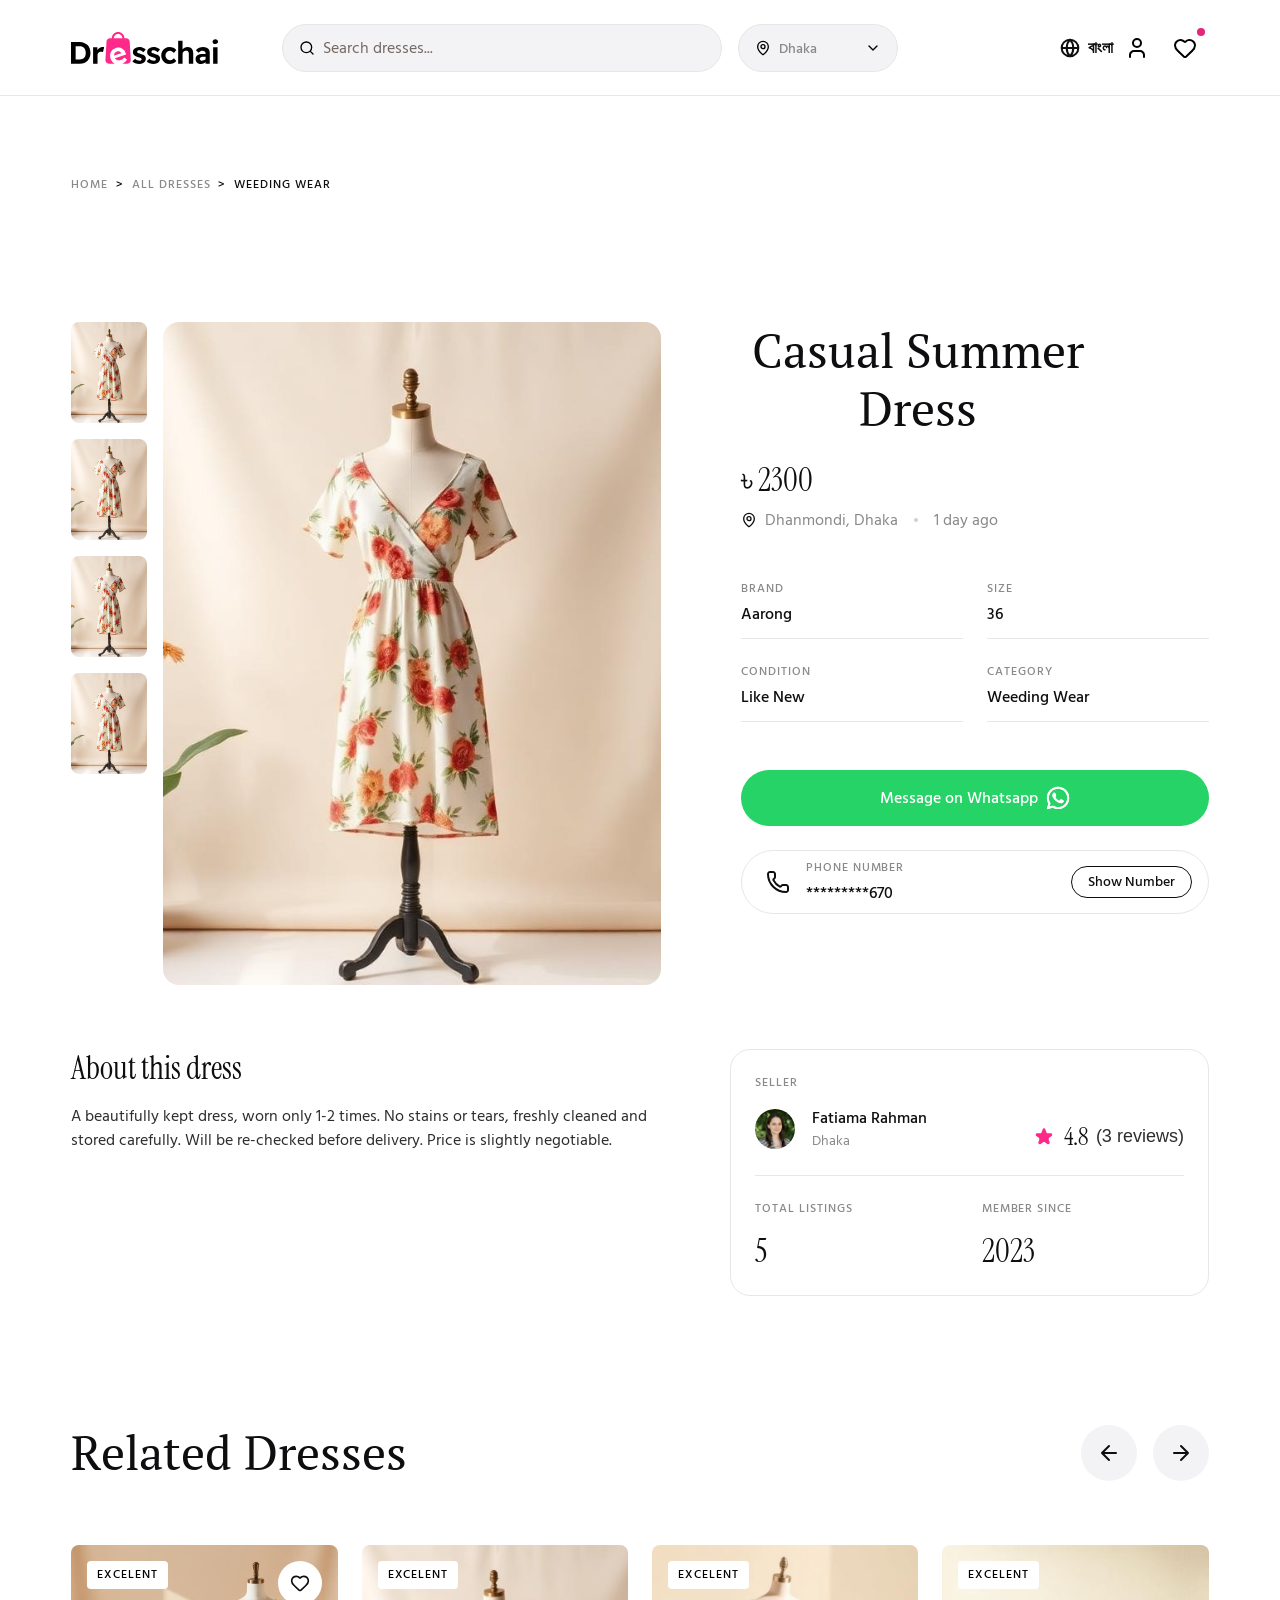
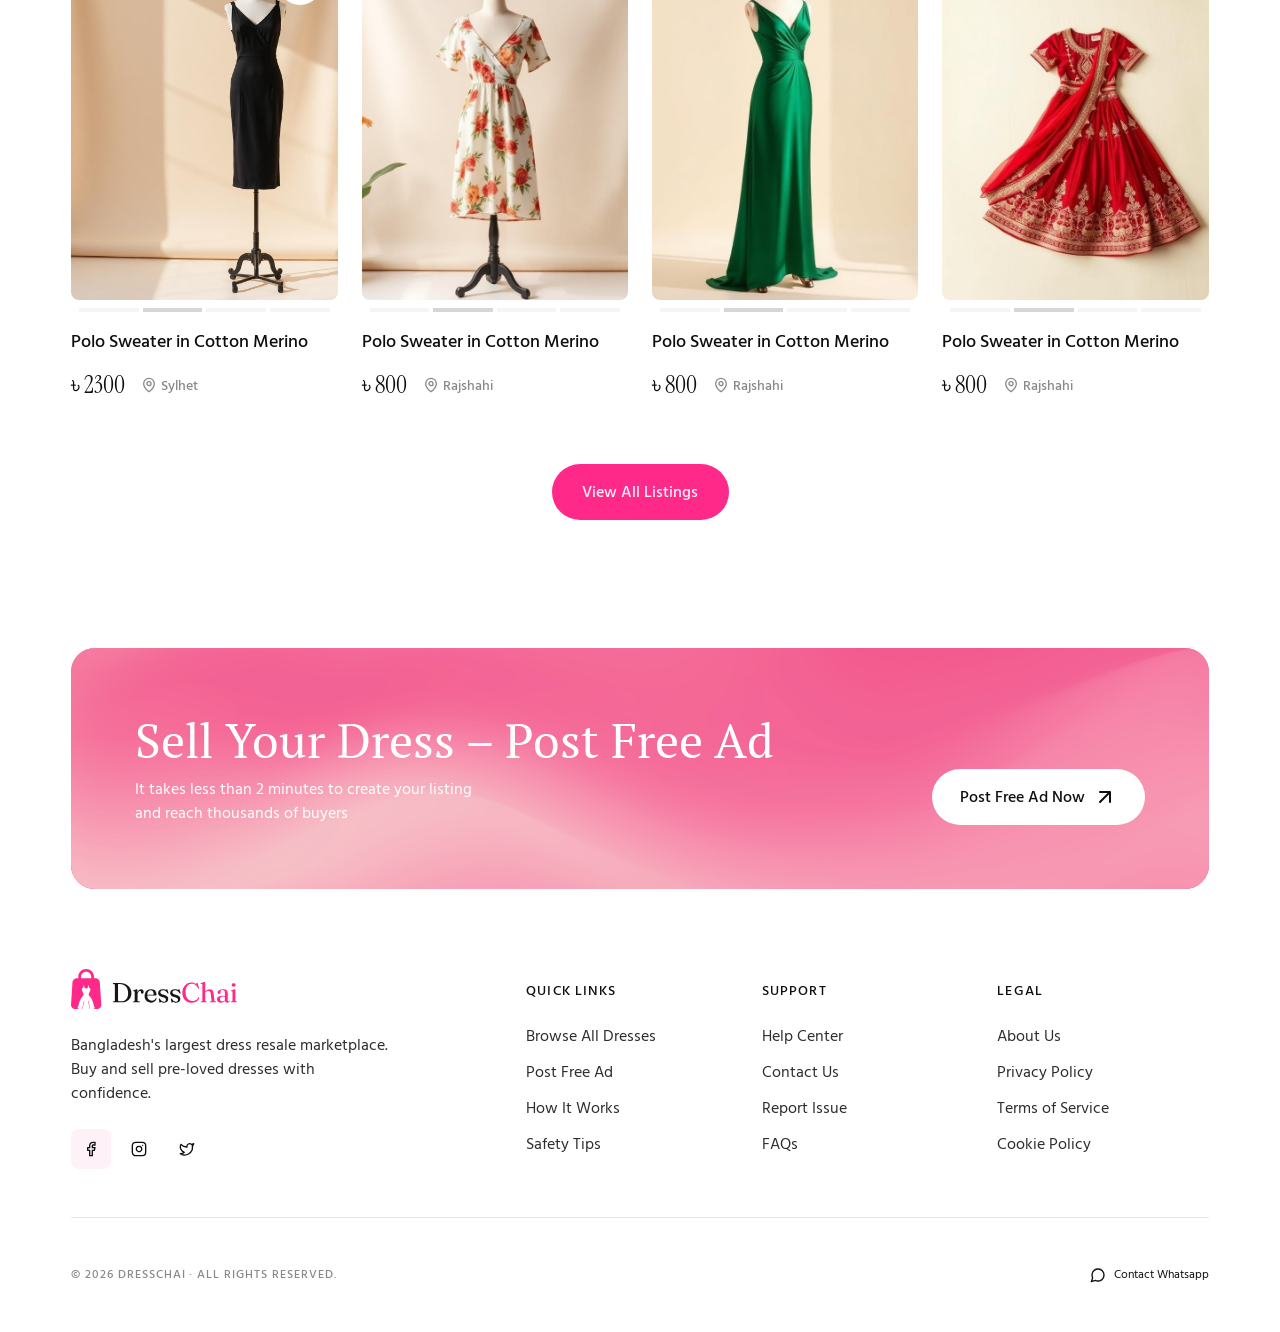
==== details.html @ bfe9a3b1 "Add listing and details pages" ====
<!DOCTYPE html>
<html lang="bn">
<head>
<meta charset="utf-8">
<meta name="viewport" content="width=device-width, initial-scale=1">
<title>Casual Summer Dress — DressChai</title>
<link rel="preconnect" href="https://fonts.googleapis.com">
<link rel="preconnect" href="https://fonts.gstatic.com" crossorigin>
<link href="https://fonts.googleapis.com/css2?family=Baloo+Da+2:wght@700&family=Hind+Siliguri:wght@400;600;700&family=Instrument+Serif&family=PT+Serif&family=Urbanist:wght@600&display=swap" rel="stylesheet">
<link href="https://api.fontshare.com/v2/css?f[]=general-sans@400,500&display=swap" rel="stylesheet">
<link rel="stylesheet" href="style.css">
<link rel="stylesheet" href="pages.css">
</head>
<body>
<header class="top">
  <div class="nav">
    <div class="nav-l">
      <a class="ibtn mob-only" href="#" aria-label="Menu"><img src="assets/m-menu.svg" alt=""></a>
      <a class="logo" href="/"><picture><source media="(max-width:899px)" srcset="assets/logo-m.svg"><img src="assets/logo.svg" alt="DressChai"></picture></a>
      <div class="nav-search">
        <label class="pill search"><img src="assets/search-sm.svg" alt=""><span>Search dresses...</span></label>
        <div class="pill loc"><div class="in"><img src="assets/map-pin-sm.svg" alt=""><span>Dhaka</span></div><img src="assets/chevron-down.svg" alt=""></div>
      </div>
    </div>
    <div class="nav-r">
      <a class="lang" href="#"><img src="assets/globe.svg" alt="">বাংলা</a>
      <a class="ibtn mob-only" href="#" aria-label="Search"><img src="assets/m-search.svg" alt=""></a>
      <a class="ibtn" href="#" aria-label="Account"><picture><source media="(max-width:899px)" srcset="assets/m-user.svg"><img src="assets/user.svg" alt=""></picture></a>
      <a class="ibtn" href="#" aria-label="Saved"><picture><source media="(max-width:899px)" srcset="assets/m-heart.svg"><img src="assets/heart-nav.svg" alt=""></picture><span class="dot"></span></a>
    </div>
  </div>
</header>
<section class="dcrumb"><div class="pw"><nav class="crumbs"><a class="mute" href="/">Home</a><span>&gt;</span><a class="mute" href="listing.html">All dresses</a><span>&gt;</span><a href="listing.html">Weeding Wear</a></nav></div></section>
<main class="dmain"><div class="pw">
  <div class="dtop">
    <div class="gallery"><div class="gmain"><img id="gimg" src="assets/lst-2.png" alt="Casual Summer Dress"></div><div class="gthumbs"><button class="gth" type="button" aria-label="Photo"><img src="assets/lst-2.png" alt=""></button><button class="gth" type="button" aria-label="Photo"><img src="assets/lst-2.png" alt=""></button><button class="gth" type="button" aria-label="Photo"><img src="assets/lst-2.png" alt=""></button><button class="gth" type="button" aria-label="Photo"><img src="assets/lst-2.png" alt=""></button></div></div>
    <div class="dinfo">
      <div class="dtitle"><h1>Casual Summer Dress</h1>
        <div class="pgroup"><div class="dprice">৳ 2300</div><div class="dloc"><span class="p"><img src="assets/pin-gray.svg" alt="">Dhanmondi, Dhaka</span><span class="sepdot"></span><span>1 day ago</span></div></div>
      </div>
      <div class="specs"><div class="field"><span class="k">Brand</span><span class="v">Aarong</span></div><div class="field"><span class="k">Size</span><span class="v">36</span></div><div class="field"><span class="k">Condition</span><span class="v">Like New</span></div><div class="field"><span class="k">Category</span><span class="v">Weeding Wear</span></div></div>
      <div class="contact">
        <a class="btn btn-wa" href="#"><span>Message on Whatsapp</span><img src="assets/whatsapp-w.svg" alt=""></a>
        <div class="phone"><div class="l"><img src="assets/phone.svg" alt=""><div class="t"><span class="k">Phone Number</span><span class="v">*********670</span></div></div><button class="btn-sm" type="button">Show Number</button></div>
      </div>
    </div>
  </div>
  <div class="dbottom">
    <div class="about"><h2>About this dress</h2><p>A beautifully kept dress, worn only 1-2 times. No stains or tears, freshly cleaned and stored carefully. Will be re-checked before delivery. Price is slightly negotiable.</p></div>
    <div class="seller">
      <div class="srow2"><div class="sblock"><span class="k">Seller</span><div class="who"><img class="av40" src="assets/avatar-1.png" alt=""><div><b>Fatiama Rahman</b><small>Dhaka</small></div></div></div>
        <div class="rate"><img src="assets/star.svg" alt=""><span class="n">4.8</span><span class="c">(3 reviews)</span></div></div>
      <div class="sline"></div>
      <div class="stats"><div class="stat"><span class="k">Total Listings</span><span class="v">5</span></div><div class="stat"><span class="k">Member Since</span><span class="v">2023</span></div></div>
    </div>
  </div>
</div></main>
<section class="rel"><div class="pw">
  <div class="relhead"><h2>Related Dresses</h2><div class="arrows2"><button class="arr2" type="button" aria-label="Previous"><img src="assets/arrow-left.svg" alt=""></button><button class="arr2" type="button" aria-label="Next"><img src="assets/arrow-right.svg" alt=""></button></div></div>
  <div class="relgrid"><article class="pcard hh" data-href="details.html"><div class="pt"><div class="pthumb"><img class="pimg" src="assets/lst-4.png" alt="Pre-loved dress" loading="lazy"><button class="heart" aria-label="Save"><picture><source media="(max-width:899px)" srcset="assets/heart-card-m.svg"><img src="assets/heart-card.svg" alt=""></picture></button><span class="badge">Excelent</span></div><div class="dots"><i></i><i class="on"></i><i></i><i></i></div></div><div class="info"><h3>Polo Sweater in Cotton Merino</h3><div class="meta"><span class="price">৳ 2300</span><span class="loc"><picture><source media="(max-width:899px)" srcset="assets/pin-card-m.svg"><img src="assets/pin-card.svg" alt=""></picture>Sylhet</span></div></div></article><article class="pcard" data-href="details.html"><div class="pt"><div class="pthumb"><img class="pimg" src="assets/lst-2.png" alt="Pre-loved dress" loading="lazy"><span class="badge">Excelent</span></div><div class="dots"><i></i><i class="on"></i><i></i><i></i></div></div><div class="info"><h3>Polo Sweater in Cotton Merino</h3><div class="meta"><span class="price">৳ 800</span><span class="loc"><picture><source media="(max-width:899px)" srcset="assets/pin-card-m.svg"><img src="assets/pin-card.svg" alt=""></picture>Rajshahi</span></div></div></article><article class="pcard" data-href="details.html"><div class="pt"><div class="pthumb"><img class="pimg" src="assets/lst-5.png" alt="Pre-loved dress" loading="lazy"><span class="badge">Excelent</span></div><div class="dots"><i></i><i class="on"></i><i></i><i></i></div></div><div class="info"><h3>Polo Sweater in Cotton Merino</h3><div class="meta"><span class="price">৳ 800</span><span class="loc"><picture><source media="(max-width:899px)" srcset="assets/pin-card-m.svg"><img src="assets/pin-card.svg" alt=""></picture>Rajshahi</span></div></div></article><article class="pcard hm" data-href="details.html"><div class="pt"><div class="pthumb"><img class="pimg" src="assets/lst-6.png" alt="Pre-loved dress" loading="lazy"><span class="badge">Excelent</span></div><div class="dots"><i></i><i class="on"></i><i></i><i></i></div></div><div class="info"><h3>Polo Sweater in Cotton Merino</h3><div class="meta"><span class="price">৳ 800</span><span class="loc"><picture><source media="(max-width:899px)" srcset="assets/pin-card-m.svg"><img src="assets/pin-card.svg" alt=""></picture>Rajshahi</span></div></div></article></div>
  <a class="btn btn-primary relbtn" href="listing.html">View All Listings</a>
</div></section>
<section class="csec"><div class="pw"><div class="cta2"><img src="assets/cta-bg-d.png" alt=""><div class="cta2-in"><div class="tx"><h2>Sell Your Dress – Post Free Ad</h2><p>It takes less than 2 minutes to create your listing and reach thousands of buyers</p></div><a class="btn" href="#"><span>Post Free Ad Now</span><img src="assets/arrow-up-right.svg" alt=""></a></div></div></div></section>
<footer class="foot">
 <div class="wrapf">
  <div class="ftop">
   <div class="fbrand">
    <img class="fl" src="assets/logo-footer.svg" alt="DressChai">
    <p>Bangladesh's largest dress resale marketplace. Buy and sell pre-loved dresses with confidence.</p>
    <div class="social"><a href="#" aria-label="Facebook"><img src="assets/social-1.svg" alt=""></a><a href="#" aria-label="Instagram"><img src="assets/social-2.svg" alt=""></a><a href="#" aria-label="YouTube"><img src="assets/social-3.svg" alt=""></a></div>
   </div>
   <div class="fcols">
    <div class="fcol"><h4>Quick Links</h4><ul><li><a href="#">Browse All Dresses</a></li><li><a href="#">Post Free Ad</a></li><li><a href="#">How It Works</a></li><li><a href="#">Safety Tips</a></li></ul></div>
    <div class="fcol"><h4>Support</h4><ul><li><a href="#">Help Center</a></li><li><a href="#">Contact Us</a></li><li><a href="#">Report Issue</a></li><li><a href="#">FAQs</a></li></ul></div>
    <div class="fcol"><h4>Legal</h4><ul><li><a href="#">About Us</a></li><li><a href="#">Privacy Policy</a></li><li><a href="#">Terms of Service</a></li><li><a href="#">Cookie Policy</a></li></ul></div>
   </div>
  </div>
  <div class="fline"></div>
  <div class="fbot"><p class="copy">© 2026 DressChai · All rights reserved.</p><a class="wa" href="#"><img src="assets/whatsapp.svg" alt="">Contact Whatsapp</a></div>
 </div>
</footer>
<script>
(function(){
  [].forEach.call(document.querySelectorAll('.pcard'),function(c){c.addEventListener('click',function(e){if(e.target.closest('.heart'))return;location.href=c.getAttribute('data-href')||'details.html';});});
  [].forEach.call(document.querySelectorAll('.pcard .heart'),function(b){b.addEventListener('click',function(e){e.stopPropagation();b.classList.toggle('on');});});
  var g=document.getElementById('gimg');
  [].forEach.call(document.querySelectorAll('.gth'),function(t){t.addEventListener('click',function(){g.src=t.querySelector('img').src;});});
})();
</script>
</body>
</html>
---- style.css ----
:root{--pink:#ff2989;--pink5:#fef1f8;--pink10:#fee5f2;--title:#0e0e11;--para:#2d2d2d;--d5:#f3f3f5;--d10:#e7e7e8;--d50:#88898b;--bg2:#fdf3f6;--pad:16px;--py:48px}
*,*::before,*::after{box-sizing:border-box}
html{-webkit-text-size-adjust:100%}
body{margin:0;background:#fff;color:var(--title);font-family:'General Sans','Hind Siliguri',system-ui,sans-serif;font-size:16px;line-height:1.5}
img{display:block;max-width:none}
h1,h2,h3,p{margin:0}
a{color:inherit;text-decoration:none}
button{font:inherit;border:0;background:none;cursor:pointer;padding:0}
.serif{font-family:'Instrument Serif',Georgia,serif;font-weight:400}
.d,.nd{display:none}
.wrap{max-width:1280px;margin:0 auto}
section,header,footer{width:100%}
.sec{padding:var(--py) var(--pad)}
.sec-head{text-align:center;display:flex;flex-direction:column;gap:8px;align-items:center}
.sec-head h2{font-family:'Instrument Serif',Georgia,serif;font-weight:400;font-size:32px;line-height:1.2}
.sec-head p{color:var(--para)}
.btn{display:flex;align-items:center;justify-content:center;gap:8px;height:48px;padding:0 28px;border-radius:999px;font-weight:500;font-size:16px;line-height:1;white-space:nowrap;overflow:hidden}
.btn img{width:24px;height:24px}
.btn-primary{background:var(--pink);color:var(--pink5)}
.btn-white{background:#fff;color:var(--title)}

/* header */
.top{background:#fff;border-bottom:1px solid var(--d10);padding:16px}
.nav{display:flex;align-items:center;gap:8px;max-width:1440px;margin:0 auto}
.logo img{height:24px;width:auto}
.nav-l{display:flex;align-items:center;gap:8px}
.nav-search{display:none}
.nav-r{display:flex;align-items:center;flex:1;justify-content:flex-end}
.lang{display:none}
.ibtn{position:relative;display:flex;align-items:center;justify-content:center;width:40px;height:40px;padding:10px}
.ibtn img{width:20px;height:20px}
.ibtn .dot{position:absolute;right:4px;top:4px;width:8px;height:8px;border-radius:9999px;background:#e4257b}
.pill{display:flex;align-items:center;gap:8px;height:48px;background:var(--d5);border:1px solid var(--d10);border-radius:999px;padding:12px 16px;color:#746863;white-space:nowrap}
.pill img{width:16px;height:16px;flex:none}
.pill.search{flex:1;min-width:0}
.pill.loc{width:160px;flex:none}
.pill.loc .in{display:flex;gap:8px;align-items:center;flex:1;min-width:0}
.pill.loc .in span{overflow:hidden;text-overflow:ellipsis}

/* hero */
.hero{background:#bea5ab;height:680px;padding:16px}
.hero-in{height:100%;max-width:1440px;margin:0 auto;display:flex;flex-direction:column;justify-content:center}
.hero-img{flex:1 1 0;min-height:0;position:relative;overflow:hidden}
.hero-img img{position:absolute;inset:0;width:100%;height:100%;object-fit:cover}
.hero-card{background:#fffdfb;display:flex;flex-direction:column;gap:24px;padding:16px;border-radius:6px 30px 30px 30px;width:100%}
.htext{display:flex;flex-direction:column;gap:8px}
.htext h1{font-family:'Hind Siliguri',sans-serif;font-weight:600;font-size:32px;line-height:1.2;color:var(--title)}
.htext p{font-size:16px;line-height:1.5;color:var(--para)}
.hbtns{display:flex;flex-direction:column;gap:8px;justify-content:center}
.btn-outline{border:1px solid #171719;color:var(--title);backdrop-filter:blur(8px)}

/* features */
.feats{display:grid;grid-template-columns:1fr 1fr;gap:24px 16px;padding:48px 16px;border-bottom:1px solid var(--d10)}
.feat{display:flex;flex-direction:column;align-items:center;gap:12px;text-align:center}
.ficon{display:flex;padding:12px;border-radius:999px;background:var(--pink10)}
.ficon img{width:18px;height:18px}
.feat h3{font-family:'Instrument Serif',Georgia,serif;font-weight:400;font-size:20px;line-height:1.2}
.feat p{font-size:14px;color:var(--para);margin-top:4px}

.feats .wrapf{display:contents}
/* categories */
.cats{display:flex;flex-wrap:wrap;gap:16px;margin-top:32px}
.cat{position:relative;flex:1 1 148px;min-width:148px;height:200px;background:var(--d5);border-radius:8px;padding:16px;display:flex;align-items:flex-end;overflow:hidden}
.cimg{position:absolute;aspect-ratio:1684/2227;top:16px;bottom:72px;left:calc(50% + .5px);transform:translateX(-50%)}
.cimg>img{width:100%;height:100%;object-fit:cover}
.crop{position:absolute;inset:0;overflow:hidden}
.crop img{position:absolute;height:73.04%;left:-.26%;top:13.48%;width:100.51%}
.ctext{position:relative;flex:1;display:flex;flex-direction:column;align-items:center;text-align:center;gap:0}
.cname{font-family:'Instrument Serif',Georgia,serif;font-size:20px;line-height:1.2;color:var(--title)}
.cnt{font-size:12px;color:var(--para)}
.cat .line{display:none}
.m-only-cnt{font-size:12px;color:var(--para)}

/* cards */
.grid{display:flex;flex-wrap:wrap;gap:24px;margin-top:32px}
.card{flex:1 1 150px;min-width:150px;display:flex;flex-direction:column;gap:16px}
.thumb{position:relative;aspect-ratio:302/402;border-radius:8px;overflow:hidden}
.ph{position:absolute;left:0;right:0;top:calc(50% - .16px);transform:translateY(-50%);aspect-ratio:30/40}
.ph img,.ph picture{position:absolute;inset:0;width:100%;height:100%;object-fit:cover}
.heart{position:absolute;right:8px;top:8px;display:flex;padding:12px;background:#fff;border-radius:999px}
.heart img{width:16px;height:16px}
.badge{position:absolute;left:8px;top:8px;background:#fff;color:#000;border-radius:4px;padding:3px 8px;font-size:10px;font-weight:500;letter-spacing:.8px;text-transform:uppercase;line-height:1.5}
.dots{display:flex;gap:4px;height:4px;padding:0 8px;margin-top:-8px}
.dots i{flex:1;background:rgba(0,0,0,.04)}
.dots i.on{background:rgba(0,0,0,.16)}
.info{display:flex;flex-direction:column;gap:12px}
.info h3{font-size:14px;font-weight:500;line-height:1.5;max-height:42px;overflow:hidden;display:-webkit-box;-webkit-line-clamp:2;-webkit-box-orient:vertical}
.meta{display:flex;align-items:center;gap:12px}
.price{font-family:'Instrument Serif',Georgia,serif;font-size:20px;line-height:1.2;white-space:nowrap}
.loc{display:flex;align-items:center;gap:4px;min-width:0;font-size:12px;font-weight:500;color:var(--d50);overflow:hidden;white-space:nowrap;text-overflow:ellipsis}
.loc img{width:14px;height:14px;flex:none}
.more{margin-top:32px;width:100%}
.bg2{background:var(--bg2)}

/* CTA */
.cta{position:relative;border-radius:20px;overflow:hidden;padding:32px 24px;display:flex;flex-direction:column;gap:24px;background:linear-gradient(to bottom,#ec6fa7,#ff2989);color:#fff}
.cta>picture{position:absolute;inset:0;display:block}
.cta>picture>img.bg{position:absolute;inset:0;width:100%;height:100%;object-fit:cover}
.cta>*:not(picture){position:relative}
.cta h2{font-family:'Instrument Serif',Georgia,serif;font-weight:400;font-size:32px;line-height:1.2;max-width:189px}
.cta .ctext2{display:flex;flex-direction:column;gap:8px}
.cta .ctext2 p{font-size:14px}
.steps{display:flex;flex-direction:column;gap:12px}
.step{display:flex;gap:16px;align-items:flex-start;background:#fff;border-radius:16px;padding:16px;color:var(--title)}
.strow{display:contents}
.ico{display:flex;background:var(--pink);padding:8px;border-radius:8px}
.ico img{width:20px;height:20px}
.sbody{flex:1;min-width:0}
.stitle{display:flex;justify-content:space-between}
.step h3{font-family:'Instrument Serif',Georgia,serif;font-weight:400;font-size:20px;line-height:1.2;white-space:nowrap}
.num{font-size:12px;font-weight:500;letter-spacing:.96px;text-transform:uppercase}
.step p{font-size:14px;color:var(--para);margin-top:2px}
.cta-top{display:contents}
.ctext2{order:1}.steps{order:2}.ctabtn{order:3}
.cta .btn{width:100%}

/* testimonials */
.thead h2{font-family:'Instrument Serif',Georgia,serif;font-weight:400;font-size:32px;line-height:1.2}
.thead p{color:var(--para);margin-top:16px}
.tcards{display:flex;flex-direction:column;gap:24px;margin-top:32px}
.tcard{display:none;flex-direction:column;gap:24px;background:#fff;border-radius:16px;padding:24px}
.tcard.show{display:flex}
.stars{width:100px;height:20px}
.quote{margin-top:12px;min-height:96px}
.tcard footer{display:flex;gap:17px;align-items:center;border-top:1px solid var(--d5);padding-top:24px}
.av{width:40px;height:40px;border-radius:999px;object-fit:cover}
.tcard footer b{display:block;font-weight:500}
.tcard footer span{font-size:14px;color:var(--d50)}
.rating{display:flex;flex-direction:column;align-items:center;gap:8px;margin-top:24px}
.rating .r1{display:flex;align-items:center;gap:8px}
.rating .r1 img{width:120px;height:24px}
.rating .r1 span{font-family:'Instrument Serif',Georgia,serif;font-size:24px;line-height:1.2}
.rating p{font-size:18px;color:var(--para)}
.arrows{display:flex;gap:24px;justify-content:center;margin-top:32px}
.arrows.top{display:none}
.arr{display:flex;padding:16px;background:#fff;border-radius:999px}
.arr img{width:24px;height:24px}

/* footer */
.foot{padding:48px 16px}
.foot .wrapf{display:flex;flex-direction:column;gap:32px}
.ftop{display:flex;flex-direction:column;gap:32px}
.fbrand{display:flex;flex-direction:column;gap:24px;align-items:flex-start}
.fbrand img.fl{width:166.173px;height:40px}
.social{display:flex;gap:8px;align-items:flex-end}
.social a{display:flex;padding:12px;border-radius:8px}
.social a:first-child{background:var(--pink5)}
.social img{width:16px;height:16px}
.fcols{display:flex;flex-wrap:wrap;gap:32px 24px}
.fbrand p{color:var(--para)}
.fcol{flex:1 1 120px;min-width:120px;display:flex;flex-direction:column;gap:24px}
.fcol h4{margin:0;font-size:14px;font-weight:500;line-height:1.2;letter-spacing:1.12px;text-transform:uppercase}
.fcol ul{list-style:none;margin:0;padding:0;display:flex;flex-direction:column;gap:12px;color:var(--para)}
.fline{border-top:1px solid var(--d10)}
.fbot{display:flex;flex-direction:column;gap:16px;align-items:center}
.copy{font-size:12px;font-weight:500;letter-spacing:.96px;text-transform:uppercase;color:var(--d50);text-align:center}
.wa{display:flex;gap:8px;align-items:center;font-size:12px}
.wa img{width:16px;height:16px}

/* ===== desktop ===== */
@media (min-width:900px){
  :root{--pad:clamp(32px,5.556vw,80px);--py:96px}
  .m,.m-only-cnt,.nm,.mob-only{display:none!important}
  .d{display:inline}.nd{display:inline}
  .sec-head{gap:16px}
  .sec-head h2{font-size:48px}
  .sec-head p{font-size:18px}
  .top{height:96px;padding:24px var(--pad)}
  .nav{gap:24px}
  .nav-l{flex:1;gap:64px}
  .logo img{height:32px}
  .nav-search{display:flex;gap:16px;align-items:center;width:616px;max-width:100%;flex:0 1 616px;min-width:0}
  .lang{display:flex;align-items:center;gap:8px;font-family:'Urbanist','General Sans',sans-serif;font-weight:600;font-size:16px;line-height:20px;color:var(--title)}
  .lang img{width:20px;height:20px}
  .nav-r{flex:none}
  .ibtn{width:auto;height:auto;padding:12px}
  .ibtn img{width:24px;height:24px}
  .mob-only{display:none}
  .btn{height:56px}
  .hero{height:680px;padding:0 var(--pad)}
  .hero-in{flex-direction:row;align-items:center;gap:40px}
  .hero-card{order:-1;flex:0 1 676px;min-width:0;gap:40px;padding:40px;border-radius:12px 60px 60px 60px;width:auto}
  .htext{gap:16px}
  .htext h1{font-size:48px}
  .htext p{font-size:18px;max-width:463px}
  .hbtns{flex-direction:row;gap:16px;justify-content:flex-start}
  .hbtns .btn{width:auto}
  .hero-img{flex:1 1 724px;min-width:0;max-width:724px;height:100%}
  .hero-img img{inset:auto;left:0;top:6.96%;height:93.06%;width:100%;object-fit:fill}
  .feats{display:flex;gap:24px;padding:48px var(--pad)}
  .feats .wrapf{display:flex;gap:24px;width:100%;max-width:1280px;margin:0 auto}
  .feats{justify-content:center}
  .feat{flex:1;flex-direction:row;gap:20px;text-align:left}
  .ficon{padding:16px}.ficon img{width:24px;height:24px}
  .feat h3{font-size:24px}
  .feat p{font-size:16px;margin-top:4px}
  .cats{flex-wrap:nowrap;gap:16px;margin-top:64px}
  .cat{flex:1;min-width:0;height:250px;padding:24px}
  .cimg{top:20px;bottom:82px}
  .cat.active{background:var(--pink5);border:1px solid rgba(0,0,0,.08)}
  .cat.active .cimg{top:19px;bottom:81px}
  .cat.active .cname{color:var(--pink)}
  .cat.active .line{display:block;width:12px;height:2px;margin-top:2px}
  .ctext{align-items:center;gap:2px}
  .cnt{font-size:14px}
  .grid{gap:24px;margin-top:64px;flex-wrap:nowrap}
  .card{min-width:0;flex:1}
  .card .heart{right:16px;top:16px}
  .card .heart img{width:20px;height:20px}
  .card:not(:first-child) .heart{display:none}
  .badge{left:16px;top:16px;padding:5px 10px;font-size:12px;letter-spacing:.96px}
  .info{gap:16px}
  .info h3{font-size:18px;max-height:none;display:block;white-space:nowrap;text-overflow:ellipsis;-webkit-line-clamp:unset}
  .meta{gap:16px}
  .price{font-size:24px}
  .loc{font-size:14px}.loc img{width:16px;height:16px}
  .m-card{display:none}
  .more{width:177px;margin:64px auto 0}
  .latest{padding-bottom:0}
  .cta{border-radius:24px;padding:64px;gap:64px}
  .cta-top{display:flex;gap:64px;align-items:flex-end;order:1}
  .steps{order:2}.ctext2{order:1}.ctabtn{order:2}
  .cta .ctext2{flex:1}
  .cta h2{font-size:48px;max-width:none;white-space:nowrap}
  .cta .ctext2 p{font-size:16px;width:345px;max-width:100%}
  .cta .btn{width:auto;flex:none}
  .steps{flex-direction:row;gap:24px}
  .step{flex:1;flex-direction:column;gap:34px;padding:24px;border-radius:16px}
  .strow{display:flex;justify-content:space-between;align-items:center;width:100%}
  .ico{padding:12px;border-radius:12px}
  .num{font-size:14px;letter-spacing:1.12px;line-height:1.2}
  .step h3{font-size:32px}
  .step p{font-size:16px;margin-top:4px}
  .sbody{width:100%}
  .thead{display:flex;gap:64px;align-items:flex-end}
  .thead>div:first-child{flex:1}
  .thead h2{font-size:48px}
  .thead p{font-size:18px;max-width:472px}
  .arrows.top{display:flex;margin:0;gap:16px}
  .arrows.bottom{display:none}
  .tcards{flex-direction:row;gap:24px;margin-top:64px}
  .tcard{display:flex;flex:1;padding:24px;gap:24px}
  .stars{width:120px;height:24px}
  .rating{flex-direction:row;justify-content:center;gap:24px;margin-top:48px}
  .rating p{margin:0}
  .foot{padding:80px var(--pad) 48px}
  .foot .wrapf{max-width:1280px;margin:0 auto;width:100%;gap:48px}
  .ftop{flex-direction:row;gap:132px;align-items:center}
  .fbrand{flex:1}
  .fcols{width:737px;max-width:60%;flex-wrap:nowrap;gap:24px}
  .fbot{flex-direction:row;justify-content:space-between}
  .copy{text-align:left}
}
@media (min-width:1200px){
  :root{--py:128px}
  .tcard{padding:40px}
}
---- pages.css ----
/* ===== Shared by listing.html and details.html ===== */
:root{--serif:'Instrument Serif',Georgia,serif;--serif-d:'PT Serif',Georgia,serif;--ui:'Hind Siliguri','General Sans',system-ui,sans-serif}
.pw{max-width:1440px;margin:0 auto;padding-left:var(--pad);padding-right:var(--pad)}
.mute{color:var(--d50)}
.crumbs{display:flex;gap:8px;align-items:center;font-size:12px;font-weight:500;line-height:1.5;letter-spacing:.96px;text-transform:uppercase;white-space:nowrap}
.crumbs a,.crumbs span{color:var(--title)}
.crumbs a.mute{color:var(--d50)}

/* product card */
.pcard{display:flex;flex-direction:column;gap:16px;min-width:0;cursor:pointer}
.pt{display:flex;flex-direction:column;gap:8px;width:100%}
.pthumb{position:relative;width:100%;aspect-ratio:302/402;border-radius:8px;overflow:hidden}
.pthumb>img.pimg{position:absolute;inset:0;width:100%;height:100%;object-fit:cover}
.pcard .heart{position:absolute;right:8px;top:8px;display:flex;padding:12px;background:#fff;border-radius:999px}
.pcard .heart img{width:16px;height:16px}
.pcard .heart.on{background:var(--pink5)}
.pcard .badge{position:absolute;left:8px;top:8px;background:#fff;color:#000;border-radius:4px;padding:3px 8px;font-size:10px;font-weight:500;letter-spacing:.8px;text-transform:uppercase;line-height:1.5}
.pcard .dots{display:flex;gap:4px;height:4px;padding:0 8px;margin:0}
.pcard .dots i{flex:1;background:rgba(0,0,0,.04)}
.pcard .dots i.on{background:rgba(0,0,0,.16)}
.pcard .info{display:flex;flex-direction:column;gap:12px}
.pcard .info h3{font-size:14px;font-weight:500;line-height:1.5;max-height:42px;overflow:hidden;display:-webkit-box;-webkit-line-clamp:2;-webkit-box-orient:vertical;color:var(--title)}
.pcard .meta{display:flex;align-items:center;gap:12px}
.pcard .price{font-family:var(--serif);font-size:20px;line-height:1.2;white-space:nowrap;color:var(--title)}
.pcard .price .n{font-size:24px}
.pcard .loc{display:flex;align-items:center;gap:4px;min-width:0;font-size:12px;font-weight:500;color:var(--d50);overflow:hidden;white-space:nowrap;text-overflow:ellipsis}
.pcard .loc img{width:14px;height:14px;flex:none}

/* CTA (compact) */
.csec .pw{padding-top:48px}
.cta2{position:relative;overflow:hidden;border-radius:24px;padding:32px 24px;background:linear-gradient(to bottom,#ec6fa7,#ff2989);color:#fff}
.cta2>img{position:absolute;inset:0;width:100%;height:100%;object-fit:cover}
.cta2-in{position:relative;display:flex;flex-direction:column;gap:24px}
.cta2 .tx{display:flex;flex-direction:column;gap:8px}
.cta2 h2{font-family:var(--serif);font-weight:400;font-size:32px;line-height:1.2;width:183px;max-width:100%}
.cta2 p{font-size:14px;line-height:1.5}
.cta2 .btn{width:100%;background:#fff;color:var(--title)}

/* ===== listing ===== */
.phead .pw{padding-top:24px;padding-bottom:24px;display:flex;flex-direction:column;gap:16px}
.ptitle{display:flex;flex-direction:column;gap:24px}
.ptitle h1{font-family:var(--serif);font-weight:400;font-size:32px;line-height:1.2}
.prow{display:flex;justify-content:space-between;align-items:center}
.fbtn{display:flex;align-items:center;gap:8px;height:48px;padding:12px 16px;border-radius:999px;background:var(--d5);border:1px solid var(--d10);color:#746863;font-family:var(--ui);font-size:16px;line-height:1.5;white-space:nowrap}
.fbtn img{width:16px;height:16px}
.sort{display:flex;gap:12px;align-items:center;font-family:var(--ui);font-size:16px;line-height:1.5;color:#000;white-space:nowrap}
.sel{position:relative;width:159px}
.sel select{appearance:none;-webkit-appearance:none;width:100%;height:48px;padding:12px 40px 12px 16px;border-radius:999px;background:var(--d5);border:1px solid var(--d10);color:#746863;font-family:var(--ui);font-size:16px;line-height:1.5}
.sel img{position:absolute;right:16px;top:16px;width:16px;height:16px;pointer-events:none}
.lmain .pw{display:flex;flex-direction:column;gap:24px}
.filters{display:none;flex-direction:column;gap:40px;padding-bottom:24px;border-bottom:1px solid var(--d10)}
.filters.open{display:flex}
.ftitle{font-family:var(--serif);font-weight:400;font-size:24px;line-height:1.2}
.fgroups{display:flex;flex-direction:column;gap:32px}
.fg{display:flex;flex-direction:column;gap:16px}
.fglabel{font-size:12px;font-weight:500;letter-spacing:.96px;text-transform:uppercase;color:var(--d50);line-height:1.5}
.opts{display:flex;flex-direction:column;gap:8px}
.opt{display:flex;align-items:center;gap:8px;font-family:var(--ui);font-size:16px;line-height:1.5;cursor:pointer;color:var(--title)}
.opt input{appearance:none;-webkit-appearance:none;width:12px;height:12px;border:1px solid var(--pink);border-radius:4px;margin:0;flex:none;cursor:pointer}
.opt input:checked{background:var(--pink)}
.range{display:flex;gap:8px;align-items:center}
.range input{flex:1;min-width:0;border:1px solid var(--d10);padding:8px;font:400 12px/1.5 'General Sans',sans-serif;color:var(--title);border-radius:0;background:none;outline:none}
.range input::placeholder{color:var(--d50)}
.range img{width:16px;height:16px;flex:none}
.sizes{display:flex;justify-content:space-between}
.sz{width:40px;height:40px;border:1px solid var(--d10);border-radius:8px;display:flex;align-items:center;justify-content:center;font-size:14px;font-weight:500;color:var(--title)}
.sz.on{border-color:var(--pink);color:var(--pink)}
.lcol{display:flex;flex-direction:column;gap:24px;align-items:center;min-width:0}
.lgrid{display:grid;grid-template-columns:repeat(2,minmax(0,1fr));gap:16px;width:100%}
.lcol .btn-outline{padding:0 28px}

/* mobile shows 6 listings (design), desktop shows 16 */
.lgrid .pcard.do{display:none}
/* ===== details ===== */
.dcrumb .pw{padding-top:24px;padding-bottom:24px}
.dmain .pw{display:flex;flex-direction:column;gap:32px}
.dtop{display:flex;flex-direction:column;gap:32px}
.gallery{display:flex;flex-direction:column;gap:16px}
.gmain{width:100%;aspect-ratio:577/769;border-radius:16px;overflow:hidden}
.gmain img,.gth img{width:100%;height:100%;object-fit:cover;display:block}
.gthumbs{display:flex;gap:16px}
.gth{flex:1;min-width:0;aspect-ratio:76/101;border-radius:8px;overflow:hidden;cursor:pointer;padding:0;background:none;display:block}
.dinfo{display:flex;flex-direction:column;gap:40px;min-width:0}
.dtitle{display:flex;flex-direction:column;gap:16px}
.dtitle h1{font-family:var(--serif);font-weight:400;font-size:32px;line-height:1.2}
.pgroup{display:flex;flex-direction:column;gap:8px;width:261px;max-width:100%}
.dprice{font-family:var(--serif);font-size:24px;line-height:1.2;white-space:nowrap}
.dloc{display:flex;gap:16px;align-items:center;font-family:var(--ui);color:var(--d50);font-size:16px;line-height:1.5;white-space:nowrap}
.dloc .p{display:flex;gap:8px;align-items:center}
.dloc img{width:16px;height:16px}
.sepdot{width:4px;height:4px;border-radius:99px;background:#cfd0d1;flex:none}
.specs{display:grid;grid-template-columns:1fr 1fr;gap:24px}
.field{display:flex;flex-direction:column;gap:4px;min-width:0}
.field .k{font-size:12px;font-weight:500;letter-spacing:.96px;text-transform:uppercase;color:var(--d50);line-height:1.5}
.field .v{font-weight:500;font-size:16px;line-height:1.5;color:var(--title);border-bottom:1px solid var(--d10);padding-bottom:12px}
.contact{display:flex;flex-direction:column;gap:16px}
.btn-wa{background:#25d366;color:#fff}
.phone{display:flex;align-items:center;gap:24px;border:1px solid var(--d10);border-radius:999px;padding:8px 16px 8px 24px}
.phone .l{flex:1;display:flex;gap:16px;align-items:center;min-width:0}
.phone .l>img{width:24px;height:24px;flex:none}
.phone .t{display:flex;flex-direction:column;gap:4px;min-width:106px;white-space:nowrap}
.phone .t .k{font-size:12px;font-weight:500;letter-spacing:.96px;text-transform:uppercase;color:var(--d50);line-height:1.5}
.phone .t .v{font-weight:500;font-size:16px;line-height:1.5;color:var(--title)}
.btn-sm{display:flex;align-items:center;justify-content:center;gap:4px;height:32px;padding:0 16px;border:1px solid var(--title);border-radius:999px;font-size:14px;font-weight:500;line-height:1;color:var(--title);white-space:nowrap}
.dbottom{display:flex;flex-direction:column;gap:24px}
.about{display:flex;flex-direction:column;gap:12px}
.about h2{font-family:var(--serif);font-weight:400;font-size:24px;line-height:1.2}
.about p{font-size:14px;line-height:1.5;color:var(--para)}
.seller{border:1px solid var(--d10);border-radius:20px;padding:24px;display:flex;flex-direction:column;gap:24px}
.srow2{display:flex;flex-direction:column;gap:24px}
.sblock{display:flex;flex-direction:column;gap:14px;min-width:0}
.sblock .k,.stat .k{font-size:12px;font-weight:500;letter-spacing:.96px;text-transform:uppercase;color:var(--d50);line-height:1.5}
.who{display:flex;gap:17px;align-items:center;height:45px}
.av40{width:40px;height:40px;border-radius:999px;object-fit:cover;flex:none}
.who b{display:block;font-weight:500;font-size:16px;line-height:1.5}
.who small{display:block;font-size:14px;color:var(--d50);line-height:1.5}
.rate{display:flex;gap:8px;align-items:center;white-space:nowrap}
.rate img{width:24px;height:24px}
.rate .n{font-family:var(--serif);font-size:20px;line-height:1.2}
.rate .c{font-family:var(--ui);font-size:16px;line-height:1.5;color:var(--para)}
.sline{border-top:1px solid var(--d10)}
.stats{display:flex;gap:24px;align-items:center}
.stat{flex:1;display:flex;flex-direction:column;gap:14px;min-width:0}
.stat .v{font-family:var(--serif);font-size:24px;line-height:1.2}
.rel .pw{padding-top:48px}
.relhead{display:flex;justify-content:space-between;align-items:flex-end}
.rel h2{font-family:var(--serif);font-weight:400;font-size:32px;line-height:1.2}
.arrows2{display:none}
.arr2{display:flex;padding:16px;background:var(--d5);border-radius:999px}
.arr2 img{width:24px;height:24px}
.relgrid{display:flex;flex-direction:column;gap:24px;margin-top:32px}
.relbtn{margin-top:32px;width:100%}
.pcard.hm{display:none}

/* ===== desktop ===== */
@media (min-width:900px){
  .lgrid .pcard.do{display:flex}
  .lgrid .pcard.mo{display:none}
  .pcard .heart{right:16px;top:16px}
  .pcard .heart img{width:20px;height:20px}
  .pcard:not(.hh) .heart{display:none}
  .pcard .badge{left:16px;top:16px;padding:5px 10px;font-size:12px;letter-spacing:.96px}
  .pcard .info{gap:16px}
  .pcard .info h3{font-size:18px;max-height:none;display:block;white-space:nowrap;text-overflow:ellipsis;-webkit-line-clamp:unset}
  .pcard .meta{gap:16px}
  .pcard .price{font-size:24px}
  .pcard .loc{font-size:14px}
  .pcard .loc img{width:16px;height:16px}
  .csec .pw{padding-top:128px}
  .cta2{padding:64px}
  .cta2-in{flex-direction:row;gap:64px;align-items:flex-end}
  .cta2 .tx{flex:1}
  .cta2 h2{font-family:var(--serif-d);font-size:48px;width:auto;white-space:nowrap}
  .cta2 p{font-size:16px;width:345px;max-width:100%}
  .cta2 .btn{width:auto;flex:none}

  .phead .pw{padding-top:80px;padding-bottom:80px;gap:24px}
  .ptitle{flex-direction:row;justify-content:space-between;align-items:flex-end;gap:24px}
  .ptitle h1{font-family:var(--serif-d);font-size:48px;white-space:nowrap}
  .fbtn{display:none}
  .prow{justify-content:flex-end}
  .lmain .pw{display:grid;grid-template-columns:278px minmax(0,1fr);gap:48px;align-items:start}
  .filters{display:flex;border-bottom:0;padding-bottom:0}
  .lcol{gap:64px}
  .lgrid{grid-template-columns:repeat(4,minmax(0,1fr));gap:48px 24px}

  .dcrumb .pw{padding-top:80px;padding-bottom:0}
  .dmain .pw{padding-top:128px;gap:64px}
  .dtop{flex-direction:row;gap:80px;align-items:flex-start}
  .gallery{flex-direction:row;flex:0 1 669px;min-width:0}
  .gthumbs{flex-direction:column;width:76px;flex:none;order:-1}
  .gth{flex:none;width:76px}
  .gmain{flex:1;min-width:0;width:auto}
  .dinfo{flex:1 1 531px;max-width:531px;gap:48px}
  .dtitle{width:354px;max-width:100%;gap:24px}
  .dtitle h1{font-family:var(--serif-d);font-size:48px;text-align:center}
  .dprice{font-size:32px}
  .contact{gap:24px}
  .dbottom{flex-direction:row;justify-content:space-between;align-items:flex-start;gap:48px}
  .about{flex:0 1 669px;gap:16px}
  .about h2{font-size:32px}
  .about p{font-size:16px;font-family:var(--ui)}
  .seller{flex:0 1 519px;min-width:0}
  .srow2{flex-direction:row;align-items:flex-end}
  .sblock{flex:1}
  .rate .n{font-size:24px}
  .rate .c{font-family:'General Sans',sans-serif;font-size:18px}
  .stat .v{font-size:32px}
  .rel .pw{padding-top:128px}
  .rel h2{font-family:var(--serif-d);font-size:48px;white-space:nowrap}
  .arrows2{display:flex;gap:16px}
  .relgrid{display:grid;grid-template-columns:repeat(4,minmax(0,1fr));gap:24px;margin-top:64px}
  .pcard.hm{display:flex}
  .relbtn{width:177px;margin:64px auto 0}
}
@media (min-width:900px) and (max-width:1199px){
  .lgrid{grid-template-columns:repeat(3,minmax(0,1fr))}
  .dtop{gap:40px}
}
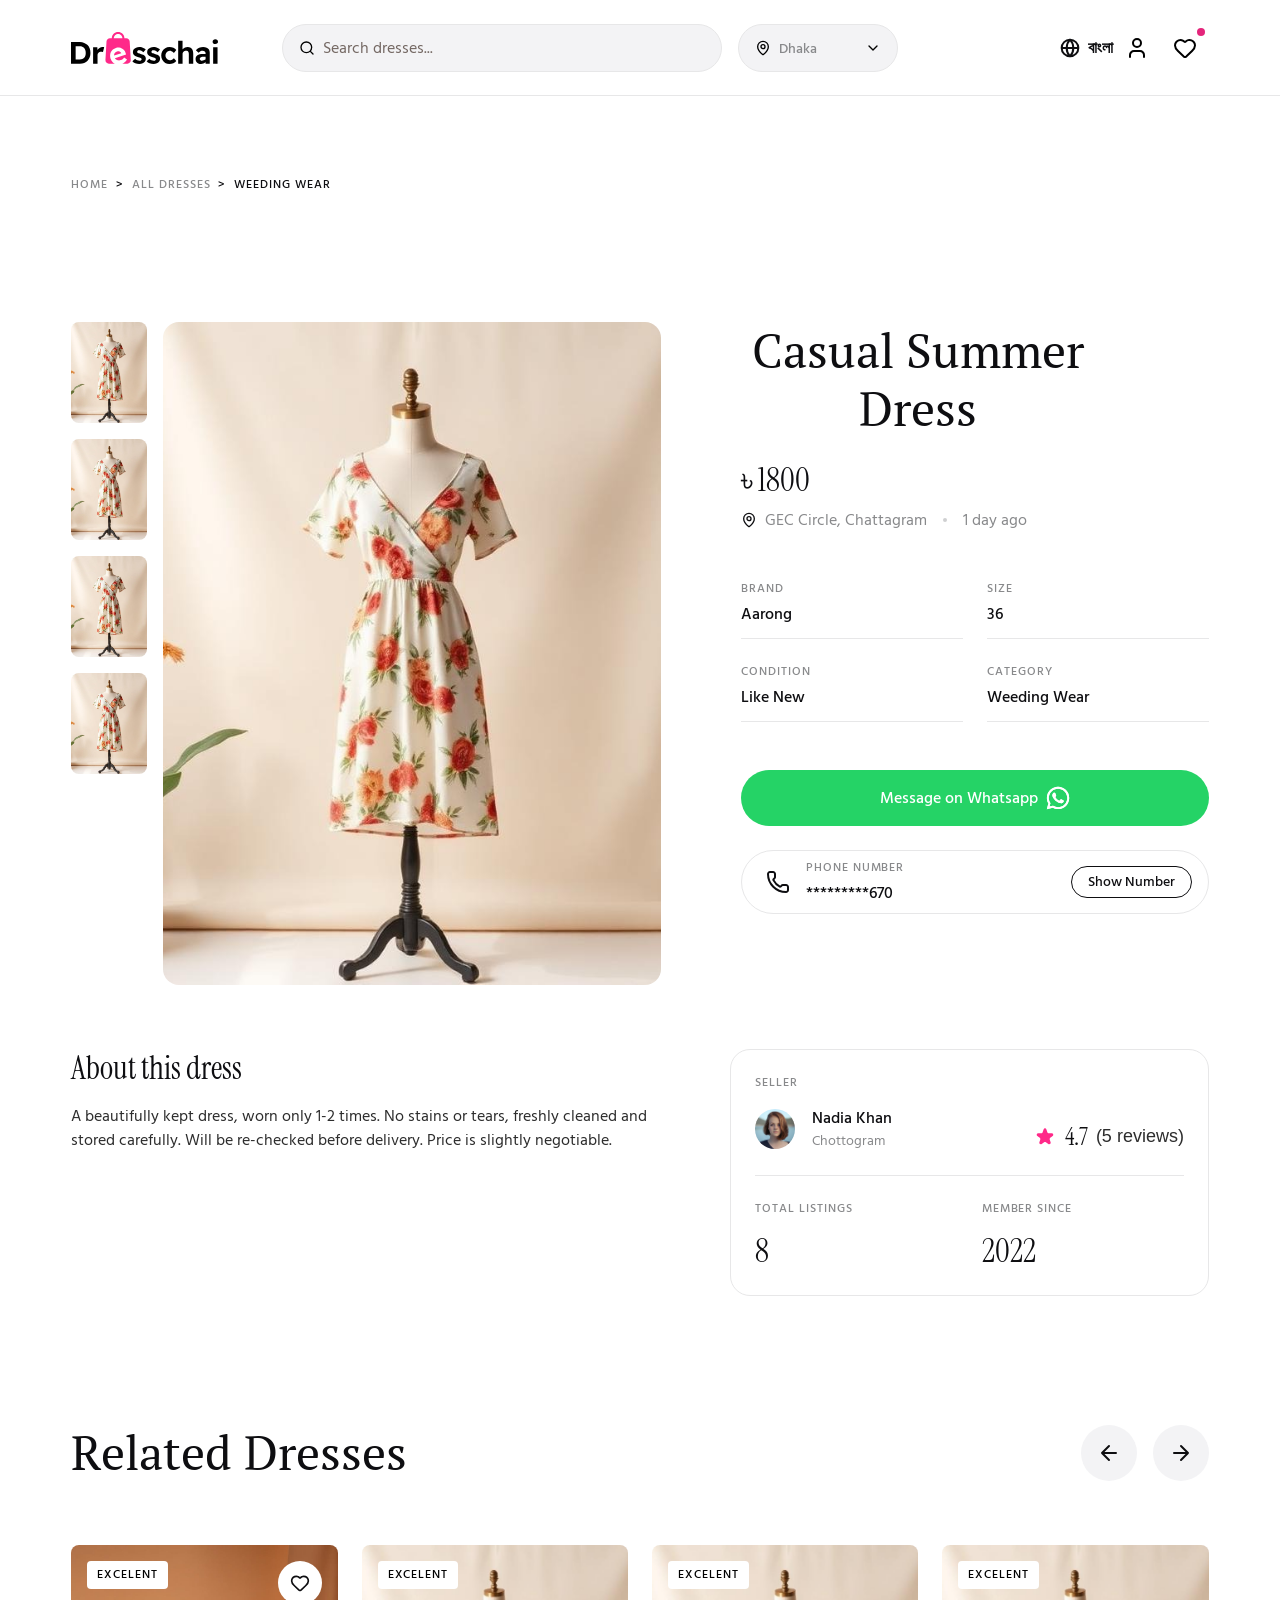
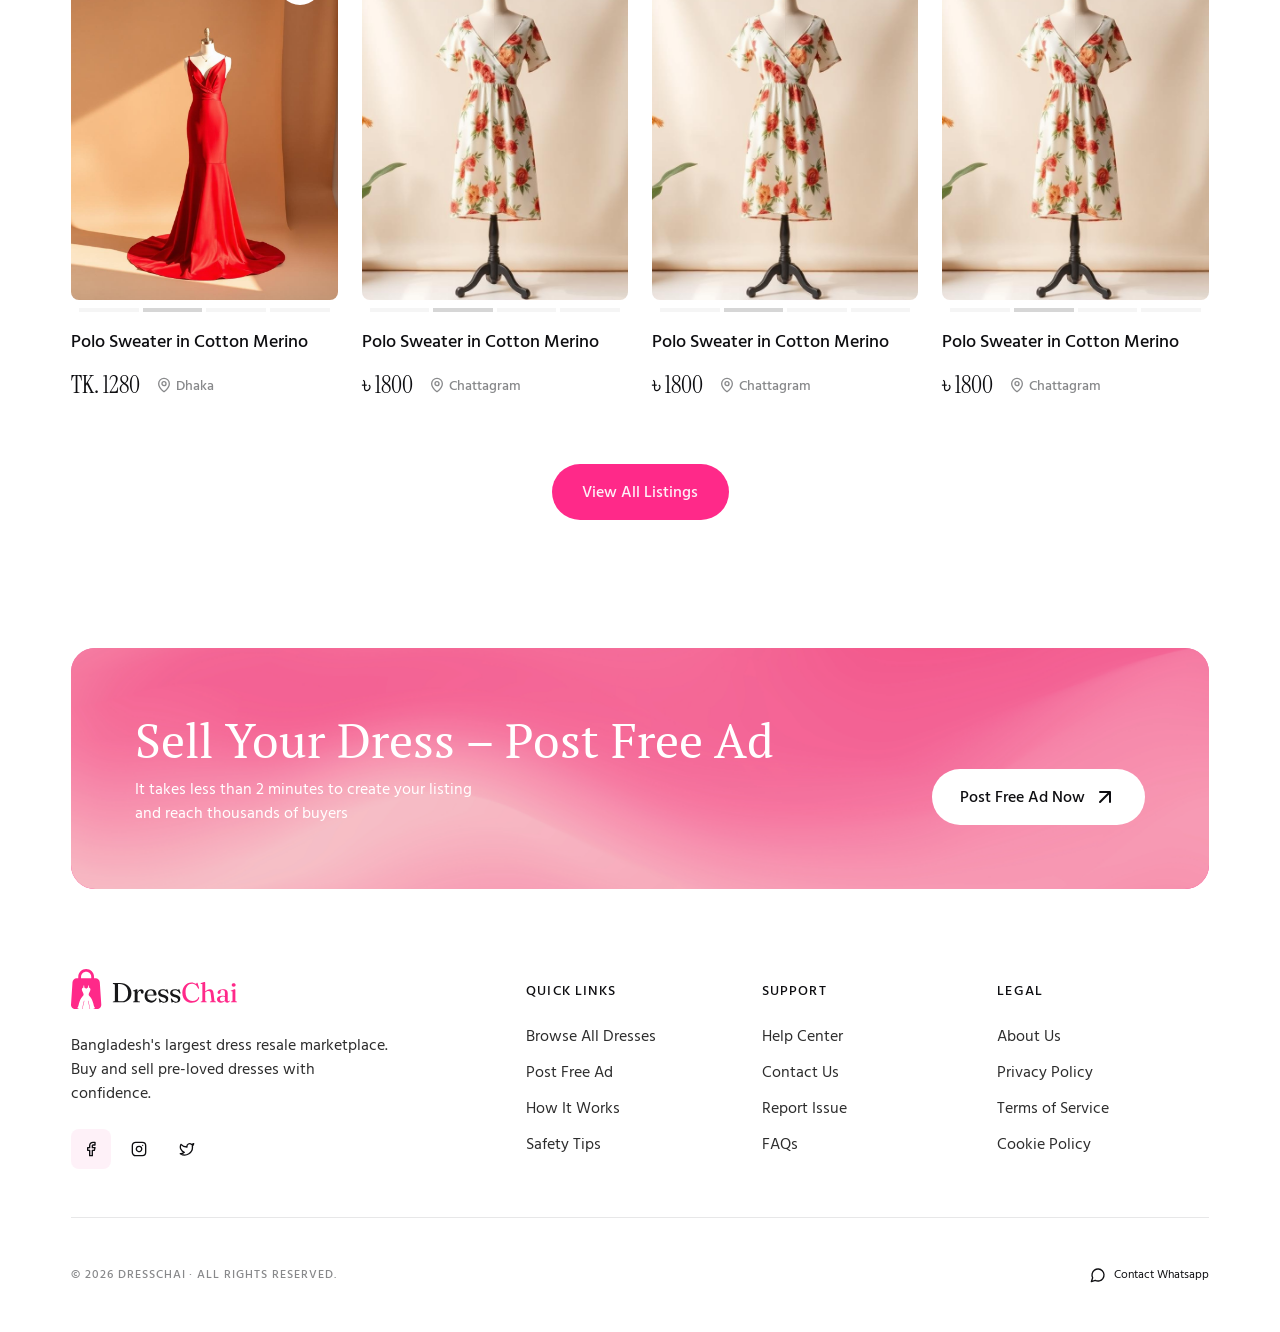
==== commit 207c5c49: "Page function" ====
--- a/details.html
+++ b/details.html
@@ -8,8 +8,8 @@
 <link rel="preconnect" href="https://fonts.gstatic.com" crossorigin>
 <link href="https://fonts.googleapis.com/css2?family=Baloo+Da+2:wght@700&family=Hind+Siliguri:wght@400;600;700&family=Instrument+Serif&family=PT+Serif&family=Urbanist:wght@600&display=swap" rel="stylesheet">
 <link href="https://api.fontshare.com/v2/css?f[]=general-sans@400,500&display=swap" rel="stylesheet">
-<link rel="stylesheet" href="style.css">
-<link rel="stylesheet" href="pages.css">
+<link rel="stylesheet" href="style.css?v=2">
+<link rel="stylesheet" href="pages.css?v=2">
 </head>
 <body>
 <header class="top">
@@ -18,27 +18,27 @@
       <a class="ibtn mob-only" href="#" aria-label="Menu"><img src="assets/m-menu.svg" alt=""></a>
       <a class="logo" href="/"><picture><source media="(max-width:899px)" srcset="assets/logo-m.svg"><img src="assets/logo.svg" alt="DressChai"></picture></a>
       <div class="nav-search">
-        <label class="pill search"><img src="assets/search-sm.svg" alt=""><span>Search dresses...</span></label>
+        <form class="pill search" action="listing.html" method="get" role="search"><img src="assets/search-sm.svg" alt=""><input type="search" name="q" placeholder="Search dresses..." aria-label="Search dresses"></form>
         <div class="pill loc"><div class="in"><img src="assets/map-pin-sm.svg" alt=""><span>Dhaka</span></div><img src="assets/chevron-down.svg" alt=""></div>
       </div>
     </div>
     <div class="nav-r">
       <a class="lang" href="#"><img src="assets/globe.svg" alt="">বাংলা</a>
-      <a class="ibtn mob-only" href="#" aria-label="Search"><img src="assets/m-search.svg" alt=""></a>
+      <a class="ibtn mob-only" href="listing.html" aria-label="Search"><img src="assets/m-search.svg" alt=""></a>
       <a class="ibtn" href="#" aria-label="Account"><picture><source media="(max-width:899px)" srcset="assets/m-user.svg"><img src="assets/user.svg" alt=""></picture></a>
       <a class="ibtn" href="#" aria-label="Saved"><picture><source media="(max-width:899px)" srcset="assets/m-heart.svg"><img src="assets/heart-nav.svg" alt=""></picture><span class="dot"></span></a>
     </div>
   </div>
 </header>
-<section class="dcrumb"><div class="pw"><nav class="crumbs"><a class="mute" href="/">Home</a><span>&gt;</span><a class="mute" href="listing.html">All dresses</a><span>&gt;</span><a href="listing.html">Weeding Wear</a></nav></div></section>
+<section class="dcrumb"><div class="pw"><nav class="crumbs"><a class="mute" href="/">Home</a><span>&gt;</span><a class="mute" href="listing.html">All dresses</a><span>&gt;</span><a href="listing.html" id="bc-cat">Weeding Wear</a></nav></div></section>
 <main class="dmain"><div class="pw">
   <div class="dtop">
     <div class="gallery"><div class="gmain"><img id="gimg" src="assets/lst-2.png" alt="Casual Summer Dress"></div><div class="gthumbs"><button class="gth" type="button" aria-label="Photo"><img src="assets/lst-2.png" alt=""></button><button class="gth" type="button" aria-label="Photo"><img src="assets/lst-2.png" alt=""></button><button class="gth" type="button" aria-label="Photo"><img src="assets/lst-2.png" alt=""></button><button class="gth" type="button" aria-label="Photo"><img src="assets/lst-2.png" alt=""></button></div></div>
     <div class="dinfo">
-      <div class="dtitle"><h1>Casual Summer Dress</h1>
-        <div class="pgroup"><div class="dprice">৳ 2300</div><div class="dloc"><span class="p"><img src="assets/pin-gray.svg" alt="">Dhanmondi, Dhaka</span><span class="sepdot"></span><span>1 day ago</span></div></div>
+      <div class="dtitle"><h1 id="dt">Casual Summer Dress</h1>
+        <div class="pgroup"><div class="dprice" id="dp">৳ 2300</div><div class="dloc"><span class="p"><img src="assets/pin-gray.svg" alt=""><span id="dloc">Dhanmondi, Dhaka</span></span><span class="sepdot"></span><span id="dago">1 day ago</span></div></div>
       </div>
-      <div class="specs"><div class="field"><span class="k">Brand</span><span class="v">Aarong</span></div><div class="field"><span class="k">Size</span><span class="v">36</span></div><div class="field"><span class="k">Condition</span><span class="v">Like New</span></div><div class="field"><span class="k">Category</span><span class="v">Weeding Wear</span></div></div>
+      <div class="specs"><div class="field"><span class="k">Brand</span><span class="v" id="f-brand">Aarong</span></div><div class="field"><span class="k">Size</span><span class="v" id="f-size">36</span></div><div class="field"><span class="k">Condition</span><span class="v" id="f-cond">Like New</span></div><div class="field"><span class="k">Category</span><span class="v" id="f-cat">Weeding Wear</span></div></div>
       <div class="contact">
         <a class="btn btn-wa" href="#"><span>Message on Whatsapp</span><img src="assets/whatsapp-w.svg" alt=""></a>
         <div class="phone"><div class="l"><img src="assets/phone.svg" alt=""><div class="t"><span class="k">Phone Number</span><span class="v">*********670</span></div></div><button class="btn-sm" type="button">Show Number</button></div>
@@ -46,18 +46,18 @@
     </div>
   </div>
   <div class="dbottom">
-    <div class="about"><h2>About this dress</h2><p>A beautifully kept dress, worn only 1-2 times. No stains or tears, freshly cleaned and stored carefully. Will be re-checked before delivery. Price is slightly negotiable.</p></div>
+    <div class="about"><h2>About this dress</h2><p id="ddesc">A beautifully kept dress, worn only 1-2 times. No stains or tears, freshly cleaned and stored carefully. Will be re-checked before delivery. Price is slightly negotiable.</p></div>
     <div class="seller">
-      <div class="srow2"><div class="sblock"><span class="k">Seller</span><div class="who"><img class="av40" src="assets/avatar-1.png" alt=""><div><b>Fatiama Rahman</b><small>Dhaka</small></div></div></div>
-        <div class="rate"><img src="assets/star.svg" alt=""><span class="n">4.8</span><span class="c">(3 reviews)</span></div></div>
+      <div class="srow2"><div class="sblock"><span class="k">Seller</span><div class="who"><img class="av40" id="s-av" src="assets/avatar-1.png" alt=""><div><b id="s-name">Fatiama Rahman</b><small id="s-city">Dhaka</small></div></div></div>
+        <div class="rate"><img src="assets/star.svg" alt=""><span class="n" id="s-rate">4.8</span><span class="c" id="s-rev">(3 reviews)</span></div></div>
       <div class="sline"></div>
-      <div class="stats"><div class="stat"><span class="k">Total Listings</span><span class="v">5</span></div><div class="stat"><span class="k">Member Since</span><span class="v">2023</span></div></div>
+      <div class="stats"><div class="stat"><span class="k">Total Listings</span><span class="v" id="s-list">5</span></div><div class="stat"><span class="k">Member Since</span><span class="v" id="s-since">2023</span></div></div>
     </div>
   </div>
 </div></main>
 <section class="rel"><div class="pw">
   <div class="relhead"><h2>Related Dresses</h2><div class="arrows2"><button class="arr2" type="button" aria-label="Previous"><img src="assets/arrow-left.svg" alt=""></button><button class="arr2" type="button" aria-label="Next"><img src="assets/arrow-right.svg" alt=""></button></div></div>
-  <div class="relgrid"><article class="pcard hh" data-href="details.html"><div class="pt"><div class="pthumb"><img class="pimg" src="assets/lst-4.png" alt="Pre-loved dress" loading="lazy"><button class="heart" aria-label="Save"><picture><source media="(max-width:899px)" srcset="assets/heart-card-m.svg"><img src="assets/heart-card.svg" alt=""></picture></button><span class="badge">Excelent</span></div><div class="dots"><i></i><i class="on"></i><i></i><i></i></div></div><div class="info"><h3>Polo Sweater in Cotton Merino</h3><div class="meta"><span class="price">৳ 2300</span><span class="loc"><picture><source media="(max-width:899px)" srcset="assets/pin-card-m.svg"><img src="assets/pin-card.svg" alt=""></picture>Sylhet</span></div></div></article><article class="pcard" data-href="details.html"><div class="pt"><div class="pthumb"><img class="pimg" src="assets/lst-2.png" alt="Pre-loved dress" loading="lazy"><span class="badge">Excelent</span></div><div class="dots"><i></i><i class="on"></i><i></i><i></i></div></div><div class="info"><h3>Polo Sweater in Cotton Merino</h3><div class="meta"><span class="price">৳ 800</span><span class="loc"><picture><source media="(max-width:899px)" srcset="assets/pin-card-m.svg"><img src="assets/pin-card.svg" alt=""></picture>Rajshahi</span></div></div></article><article class="pcard" data-href="details.html"><div class="pt"><div class="pthumb"><img class="pimg" src="assets/lst-5.png" alt="Pre-loved dress" loading="lazy"><span class="badge">Excelent</span></div><div class="dots"><i></i><i class="on"></i><i></i><i></i></div></div><div class="info"><h3>Polo Sweater in Cotton Merino</h3><div class="meta"><span class="price">৳ 800</span><span class="loc"><picture><source media="(max-width:899px)" srcset="assets/pin-card-m.svg"><img src="assets/pin-card.svg" alt=""></picture>Rajshahi</span></div></div></article><article class="pcard hm" data-href="details.html"><div class="pt"><div class="pthumb"><img class="pimg" src="assets/lst-6.png" alt="Pre-loved dress" loading="lazy"><span class="badge">Excelent</span></div><div class="dots"><i></i><i class="on"></i><i></i><i></i></div></div><div class="info"><h3>Polo Sweater in Cotton Merino</h3><div class="meta"><span class="price">৳ 800</span><span class="loc"><picture><source media="(max-width:899px)" srcset="assets/pin-card-m.svg"><img src="assets/pin-card.svg" alt=""></picture>Rajshahi</span></div></div></article></div>
+  <div class="relgrid" id="relgrid"><article class="pcard hh" data-href="details.html"><div class="pt"><div class="pthumb"><img class="pimg" src="assets/lst-4.png" alt="Pre-loved dress" loading="lazy"><button class="heart" aria-label="Save"><picture><source media="(max-width:899px)" srcset="assets/heart-card-m.svg"><img src="assets/heart-card.svg" alt=""></picture></button><span class="badge">Excelent</span></div><div class="dots"><i></i><i class="on"></i><i></i><i></i></div></div><div class="info"><h3>Polo Sweater in Cotton Merino</h3><div class="meta"><span class="price">৳ 2300</span><span class="loc"><picture><source media="(max-width:899px)" srcset="assets/pin-card-m.svg"><img src="assets/pin-card.svg" alt=""></picture>Sylhet</span></div></div></article><article class="pcard" data-href="details.html"><div class="pt"><div class="pthumb"><img class="pimg" src="assets/lst-2.png" alt="Pre-loved dress" loading="lazy"><span class="badge">Excelent</span></div><div class="dots"><i></i><i class="on"></i><i></i><i></i></div></div><div class="info"><h3>Polo Sweater in Cotton Merino</h3><div class="meta"><span class="price">৳ 800</span><span class="loc"><picture><source media="(max-width:899px)" srcset="assets/pin-card-m.svg"><img src="assets/pin-card.svg" alt=""></picture>Rajshahi</span></div></div></article><article class="pcard" data-href="details.html"><div class="pt"><div class="pthumb"><img class="pimg" src="assets/lst-5.png" alt="Pre-loved dress" loading="lazy"><span class="badge">Excelent</span></div><div class="dots"><i></i><i class="on"></i><i></i><i></i></div></div><div class="info"><h3>Polo Sweater in Cotton Merino</h3><div class="meta"><span class="price">৳ 800</span><span class="loc"><picture><source media="(max-width:899px)" srcset="assets/pin-card-m.svg"><img src="assets/pin-card.svg" alt=""></picture>Rajshahi</span></div></div></article><article class="pcard hm" data-href="details.html"><div class="pt"><div class="pthumb"><img class="pimg" src="assets/lst-6.png" alt="Pre-loved dress" loading="lazy"><span class="badge">Excelent</span></div><div class="dots"><i></i><i class="on"></i><i></i><i></i></div></div><div class="info"><h3>Polo Sweater in Cotton Merino</h3><div class="meta"><span class="price">৳ 800</span><span class="loc"><picture><source media="(max-width:899px)" srcset="assets/pin-card-m.svg"><img src="assets/pin-card.svg" alt=""></picture>Rajshahi</span></div></div></article></div>
   <a class="btn btn-primary relbtn" href="listing.html">View All Listings</a>
 </div></section>
 <section class="csec"><div class="pw"><div class="cta2"><img src="assets/cta-bg-d.png" alt=""><div class="cta2-in"><div class="tx"><h2>Sell Your Dress – Post Free Ad</h2><p>It takes less than 2 minutes to create your listing and reach thousands of buyers</p></div><a class="btn" href="#"><span>Post Free Ad Now</span><img src="assets/arrow-up-right.svg" alt=""></a></div></div></div></section>
@@ -70,7 +70,7 @@
     <div class="social"><a href="#" aria-label="Facebook"><img src="assets/social-1.svg" alt=""></a><a href="#" aria-label="Instagram"><img src="assets/social-2.svg" alt=""></a><a href="#" aria-label="YouTube"><img src="assets/social-3.svg" alt=""></a></div>
    </div>
    <div class="fcols">
-    <div class="fcol"><h4>Quick Links</h4><ul><li><a href="#">Browse All Dresses</a></li><li><a href="#">Post Free Ad</a></li><li><a href="#">How It Works</a></li><li><a href="#">Safety Tips</a></li></ul></div>
+    <div class="fcol"><h4>Quick Links</h4><ul><li><a href="listing.html">Browse All Dresses</a></li><li><a href="#">Post Free Ad</a></li><li><a href="#">How It Works</a></li><li><a href="#">Safety Tips</a></li></ul></div>
     <div class="fcol"><h4>Support</h4><ul><li><a href="#">Help Center</a></li><li><a href="#">Contact Us</a></li><li><a href="#">Report Issue</a></li><li><a href="#">FAQs</a></li></ul></div>
     <div class="fcol"><h4>Legal</h4><ul><li><a href="#">About Us</a></li><li><a href="#">Privacy Policy</a></li><li><a href="#">Terms of Service</a></li><li><a href="#">Cookie Policy</a></li></ul></div>
    </div>
@@ -79,13 +79,6 @@
   <div class="fbot"><p class="copy">© 2026 DressChai · All rights reserved.</p><a class="wa" href="#"><img src="assets/whatsapp.svg" alt="">Contact Whatsapp</a></div>
  </div>
 </footer>
-<script>
-(function(){
-  [].forEach.call(document.querySelectorAll('.pcard'),function(c){c.addEventListener('click',function(e){if(e.target.closest('.heart'))return;location.href=c.getAttribute('data-href')||'details.html';});});
-  [].forEach.call(document.querySelectorAll('.pcard .heart'),function(b){b.addEventListener('click',function(e){e.stopPropagation();b.classList.toggle('on');});});
-  var g=document.getElementById('gimg');
-  [].forEach.call(document.querySelectorAll('.gth'),function(t){t.addEventListener('click',function(){g.src=t.querySelector('img').src;});});
-})();
-</script>
+<script src="data.js?v=2"></script><script src="cardhtml.js?v=2"></script><script src="details.js?v=2"></script>
 </body>
 </html>
--- a/style.css
+++ b/style.css
@@ -255,3 +255,7 @@
   :root{--py:128px}
   .tcard{padding:40px}
 }
+
+.pill.search input{flex:1;min-width:0;border:0;outline:0;background:none;font:inherit;color:var(--title);padding:0}
+.pill.search input::placeholder{color:#746863;opacity:1}
+.pill.search input::-webkit-search-cancel-button{display:none}
--- a/pages.css
+++ b/pages.css
@@ -197,3 +197,6 @@
   .lgrid{grid-template-columns:repeat(3,minmax(0,1fr))}
   .dtop{gap:40px}
 }
+
+.empty{width:100%;text-align:center;padding:48px 0;color:var(--d50);font-family:var(--ui);font-size:16px}
+.empty[hidden]{display:none}
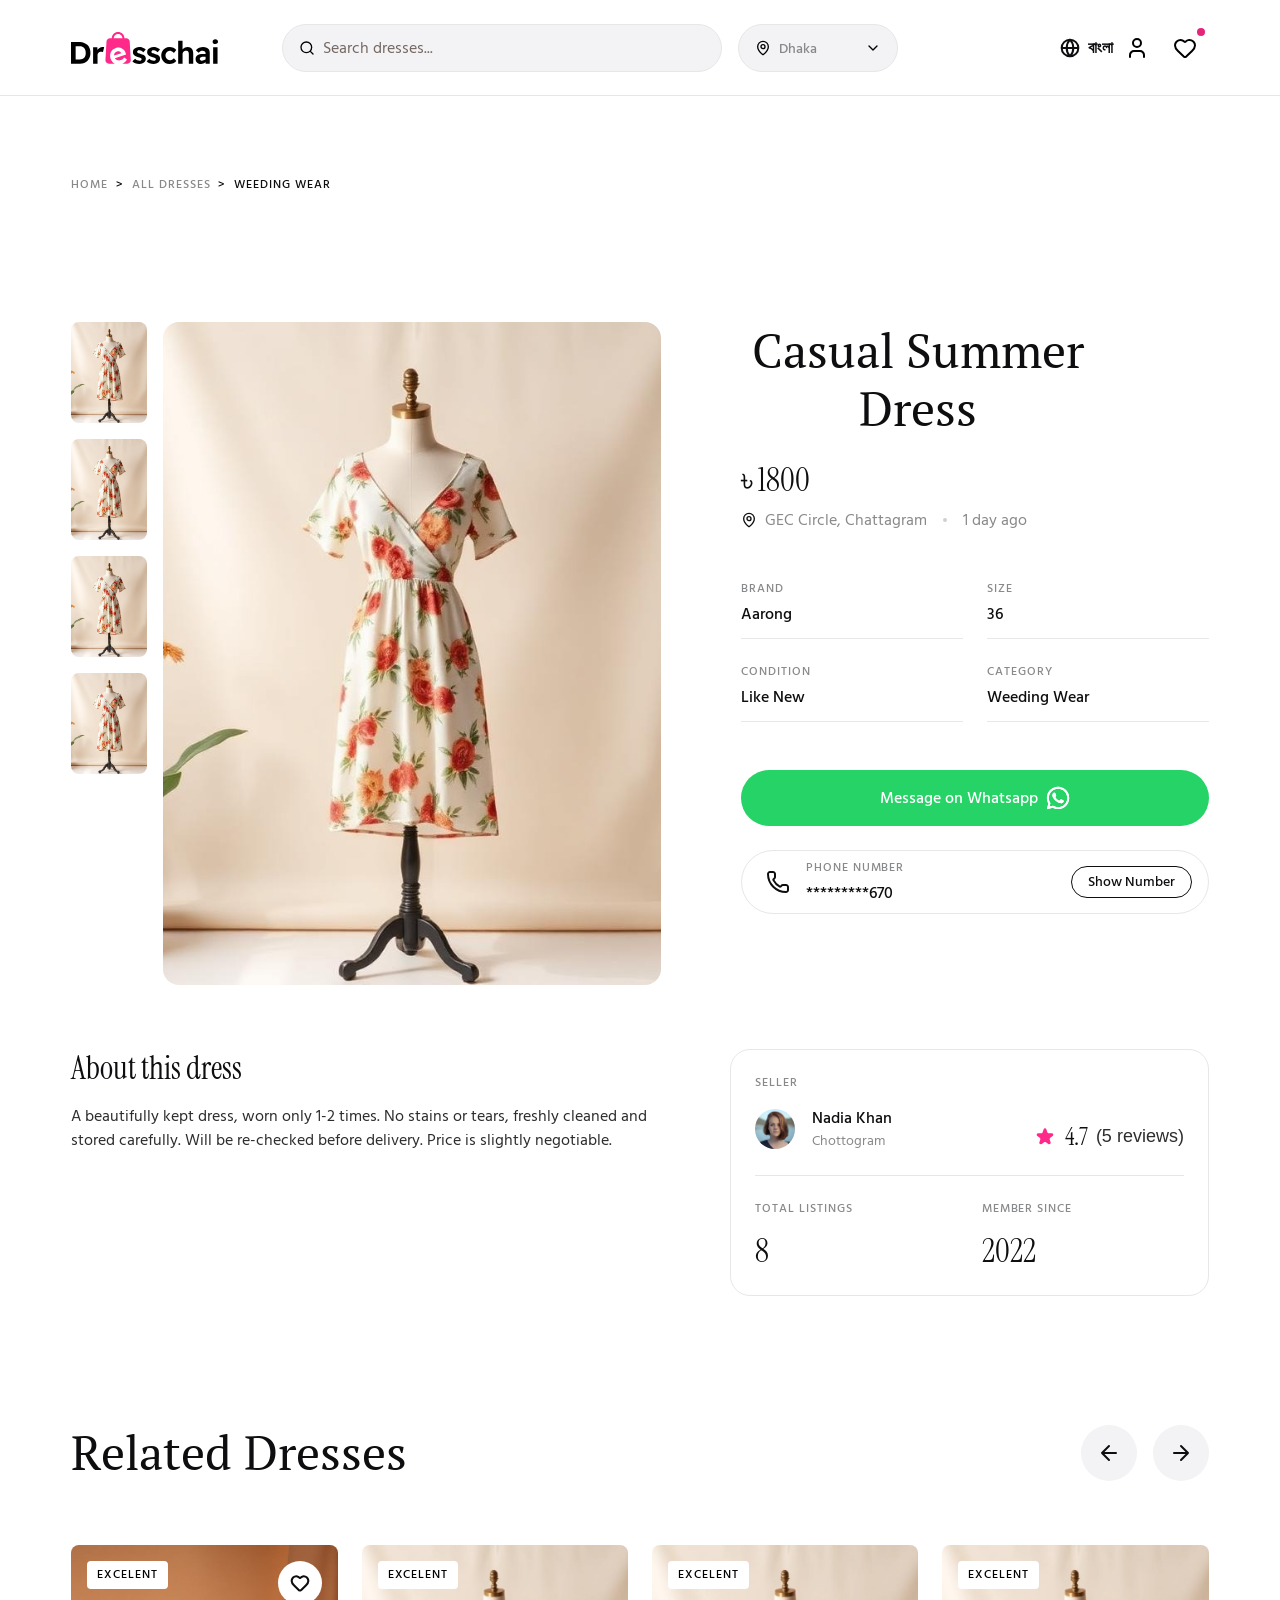
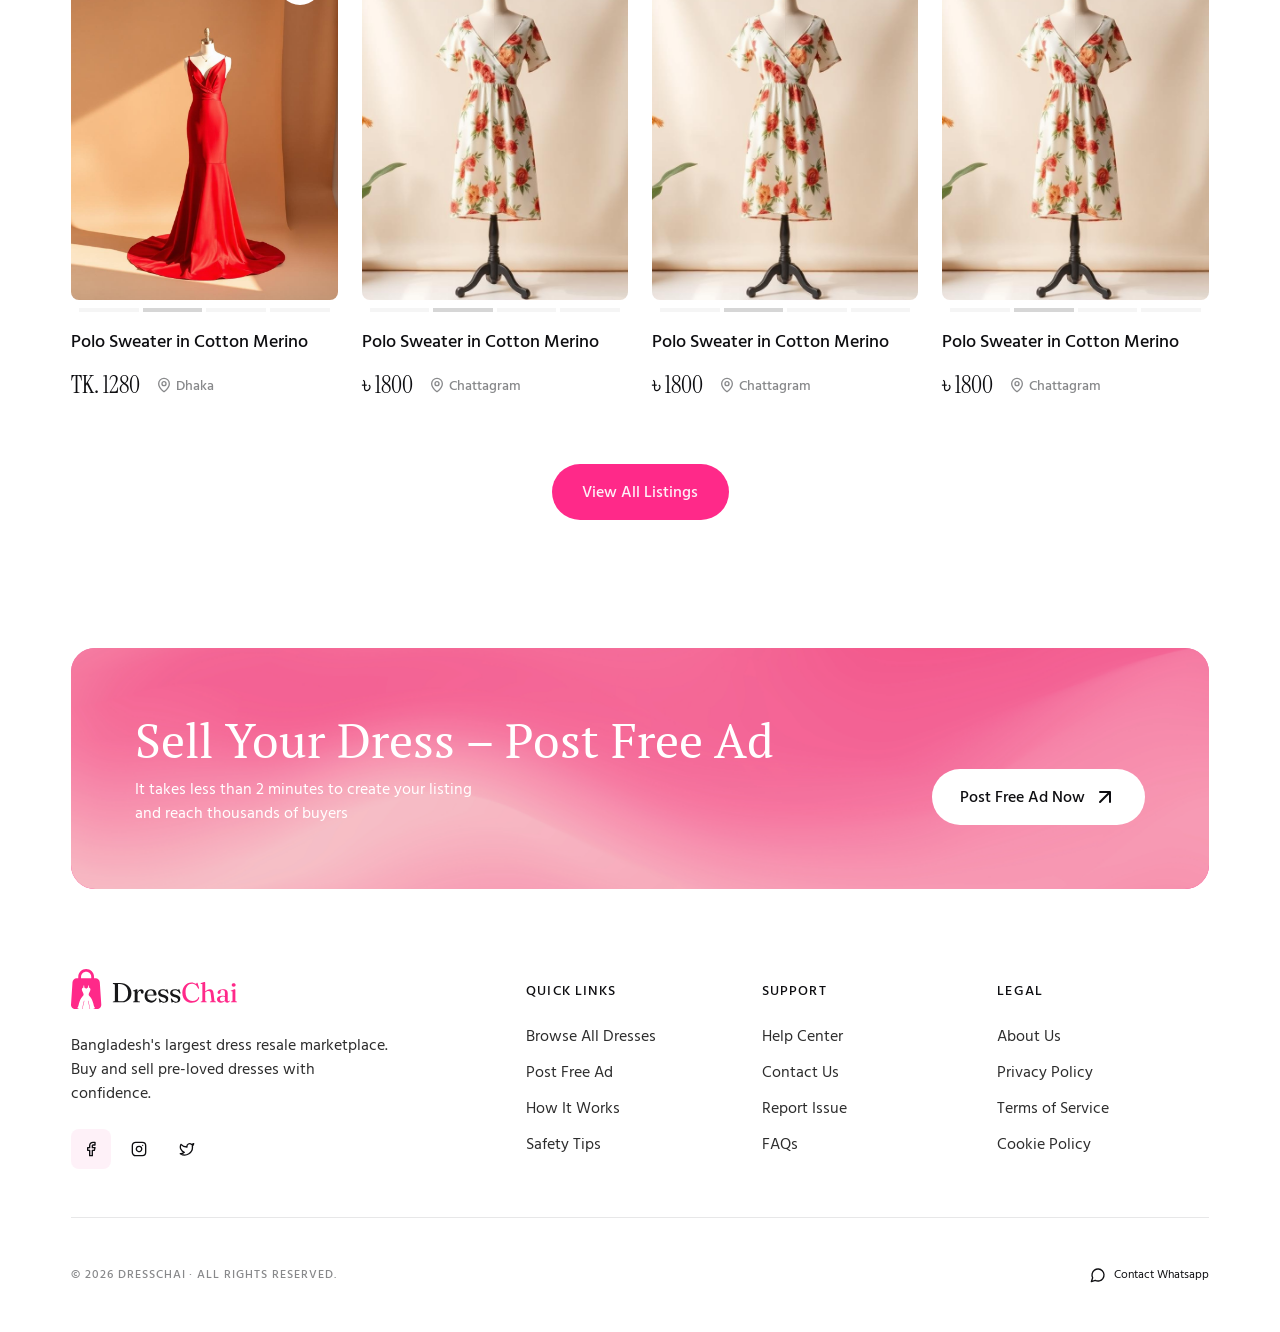
==== commit fb2c7120: "Navbar & search update" ====
--- a/details.html
+++ b/details.html
@@ -10,16 +10,17 @@
 <link href="https://api.fontshare.com/v2/css?f[]=general-sans@400,500&display=swap" rel="stylesheet">
 <link rel="stylesheet" href="style.css?v=2">
 <link rel="stylesheet" href="pages.css?v=2">
+<link rel="stylesheet" href="nav.css?v=5">
 </head>
 <body>
 <header class="top">
   <div class="nav">
     <div class="nav-l">
-      <a class="ibtn mob-only" href="#" aria-label="Menu"><img src="assets/m-menu.svg" alt=""></a>
+      <a class="ibtn mob-only" href="#" data-menu-open aria-label="Menu"><img src="assets/m-menu.svg" alt=""></a>
       <a class="logo" href="/"><picture><source media="(max-width:899px)" srcset="assets/logo-m.svg"><img src="assets/logo.svg" alt="DressChai"></picture></a>
       <div class="nav-search">
         <form class="pill search" action="listing.html" method="get" role="search"><img src="assets/search-sm.svg" alt=""><input type="search" name="q" placeholder="Search dresses..." aria-label="Search dresses"></form>
-        <div class="pill loc"><div class="in"><img src="assets/map-pin-sm.svg" alt=""><span>Dhaka</span></div><img src="assets/chevron-down.svg" alt=""></div>
+        <div class="pill loc" data-loc-open role="button" tabindex="0" aria-label="Choose location" style="cursor:pointer"><div class="in"><img src="assets/map-pin-sm.svg" alt=""><span data-loc-label>Dhaka</span></div><img src="assets/chevron-down.svg" alt=""></div>
       </div>
     </div>
     <div class="nav-r">
@@ -79,6 +80,6 @@
   <div class="fbot"><p class="copy">© 2026 DressChai · All rights reserved.</p><a class="wa" href="#"><img src="assets/whatsapp.svg" alt="">Contact Whatsapp</a></div>
  </div>
 </footer>
-<script src="data.js?v=2"></script><script src="cardhtml.js?v=2"></script><script src="details.js?v=2"></script>
+<script src="data.js?v=2"></script><script src="cardhtml.js?v=2"></script><script src="details.js?v=5"></script><script src="nav.js?v=5"></script>
 </body>
 </html>
--- a/nav.css
+++ b/nav.css
@@ -0,0 +1,40 @@
+/* ===== Location menu + mobile drawer (shared by all pages) ===== */
+.loc-menu{position:fixed;z-index:80;display:none;gap:19px;align-items:flex-start;font-family:'General Sans',system-ui,sans-serif;font-weight:400}
+.loc-menu.open{display:flex}
+.lp{width:433px;background:#f5f5f5;border-radius:16px;padding:16px;display:flex;flex-direction:column;gap:16px;box-sizing:border-box;color:#0e0e11}
+.lp[hidden]{display:none}
+.lp-h{display:flex;flex-direction:column;gap:8px}
+.lp-cur{font:400 16px/1.5 'General Sans',system-ui,sans-serif;color:#746863;white-space:nowrap;overflow:hidden;text-overflow:ellipsis;cursor:pointer;background:none;border:0;padding:0;text-align:left;width:100%}
+.lp-s{display:flex;gap:8px;align-items:center;background:#fff;border-radius:999px;padding:8px 16px}
+.lp-s img{width:16px;height:16px;flex:none}
+.lp-s input{border:0;outline:0;background:none;font:400 14px/1.5 'General Sans',system-ui,sans-serif;color:#0e0e11;flex:1;min-width:0;padding:0}
+.lp-s input::placeholder{color:#746863;opacity:1}
+.lp-s input::-webkit-search-cancel-button{display:none}
+.lp-list{display:flex;flex-direction:column;gap:4px;max-height:260px;overflow-y:auto;scrollbar-width:thin}
+.lp-row{display:flex;align-items:center;justify-content:space-between;gap:8px;width:100%;padding:4px 8px;border-radius:8px;font:400 14px/1.5 'General Sans',system-ui,sans-serif;color:#6e5b66;cursor:pointer;background:none;border:0;text-align:left}
+.lp-row:hover,.lp-row.on{background:#eee;color:#0e0e11}
+.lp-row img{width:12px;height:12px;display:none;flex:none}
+.lp-row.on img,.lp-row:hover img{display:block}
+.lp-row small{font-size:12px;color:#a0a1a3}
+.lp-empty{padding:8px;font-size:14px;color:#746863}
+.lp-all{display:none}
+.nav-open-active img{filter:none}
+/* drawer */
+.dr-bd{position:fixed;inset:0;background:rgba(0,0,0,.4);opacity:0;pointer-events:none;transition:opacity .25s;z-index:90}
+.dr{position:fixed;top:0;left:0;bottom:0;width:min(300px,85vw);background:#fff;transform:translateX(-100%);transition:transform .25s;z-index:91;padding:16px;display:flex;flex-direction:column;gap:4px;overflow-y:auto;font-family:'General Sans',system-ui,sans-serif}
+body.dr-open .dr{transform:none}
+body.dr-open .dr-bd{opacity:1;pointer-events:auto}
+.dr-top{display:flex;align-items:center;justify-content:space-between;margin-bottom:12px}
+.dr-top img{height:24px;width:auto}
+.dr-x{width:40px;height:40px;font-size:28px;line-height:1;color:#0e0e11;background:none;border:0;cursor:pointer}
+.dr a{display:block;padding:12px 8px;border-radius:8px;font-size:16px;line-height:1.5;font-weight:500;color:#0e0e11}
+.dr a:hover{background:#f5f5f5}
+.dr .lab{padding:16px 8px 4px;font-size:12px;letter-spacing:.96px;text-transform:uppercase;color:#88898b;font-weight:500}
+@media (max-width:899px){
+  .loc-menu{left:0!important;right:0;width:100%;flex-direction:column;gap:0}
+  .lp{width:100%;border-radius:0;min-height:min(570px,calc(100vh - 73px))}
+  .loc-menu.drill #lp1{display:none}
+  .lp-all{display:flex}
+  .lp-list{max-height:none;overflow:visible}
+  .loc-menu .lp{max-height:inherit;overflow-y:auto}
+}
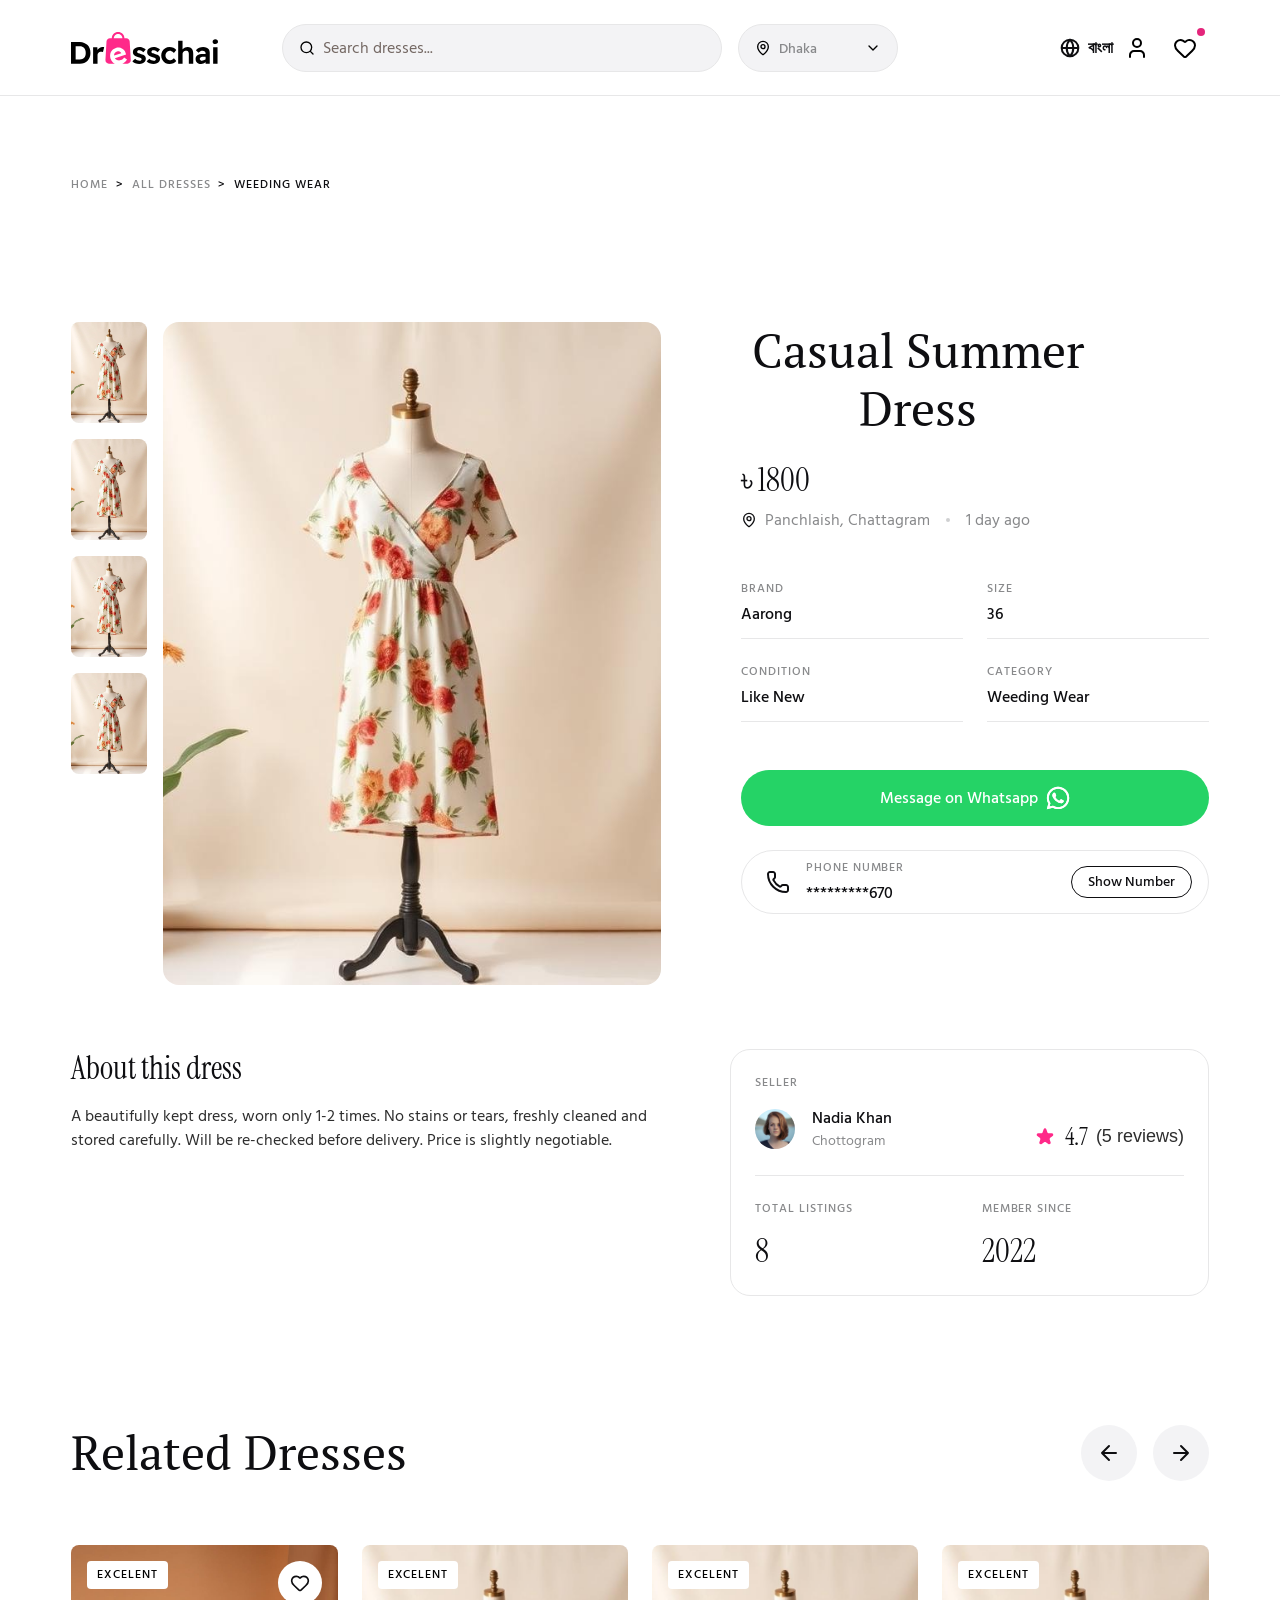
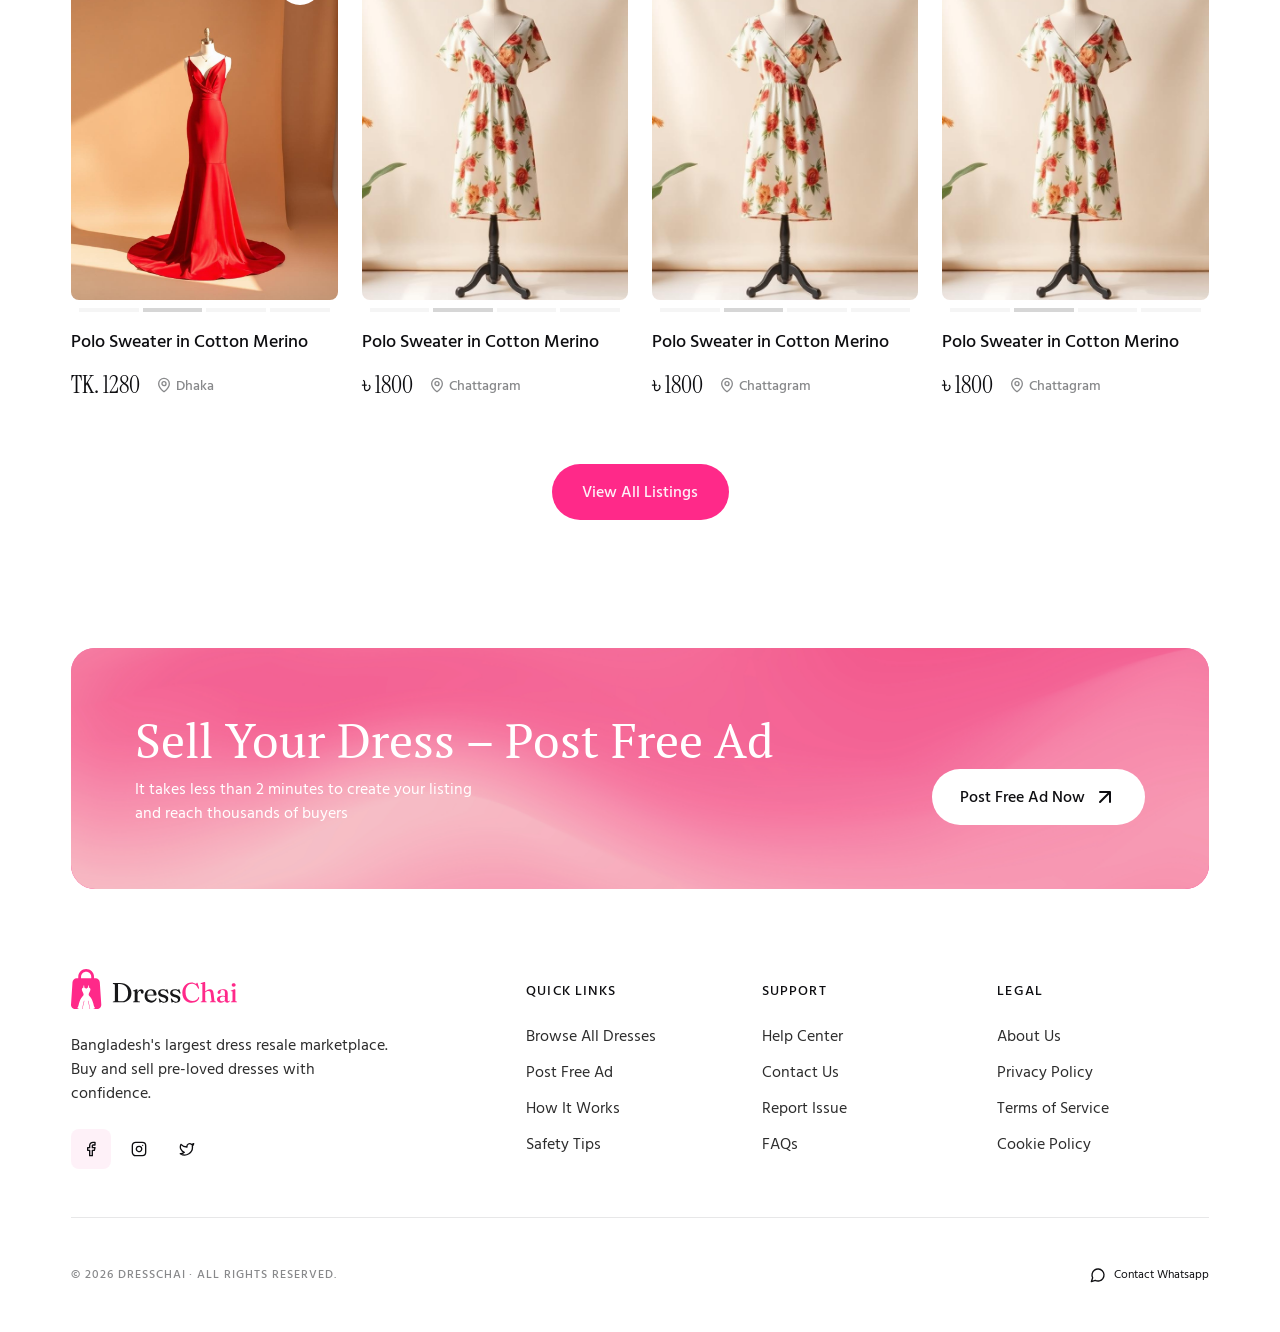
==== commit f6e64bc9: "New update" ====
--- a/details.html
+++ b/details.html
@@ -10,7 +10,7 @@
 <link href="https://api.fontshare.com/v2/css?f[]=general-sans@400,500&display=swap" rel="stylesheet">
 <link rel="stylesheet" href="style.css?v=2">
 <link rel="stylesheet" href="pages.css?v=2">
-<link rel="stylesheet" href="nav.css?v=5">
+<link rel="stylesheet" href="nav.css?v=6">
 </head>
 <body>
 <header class="top">
@@ -80,6 +80,6 @@
   <div class="fbot"><p class="copy">© 2026 DressChai · All rights reserved.</p><a class="wa" href="#"><img src="assets/whatsapp.svg" alt="">Contact Whatsapp</a></div>
  </div>
 </footer>
-<script src="data.js?v=2"></script><script src="cardhtml.js?v=2"></script><script src="details.js?v=5"></script><script src="nav.js?v=5"></script>
+<script src="data.js?v=2"></script><script src="cardhtml.js?v=2"></script><script src="details.js?v=5"></script><script src="bd-geo.js?v=6"></script><script src="nav.js?v=6"></script>
 </body>
 </html>
--- a/nav.css
+++ b/nav.css
@@ -1,24 +1,26 @@
-/* ===== Location menu + mobile drawer (shared by all pages) ===== */
-.loc-menu{position:fixed;z-index:80;display:none;gap:19px;align-items:flex-start;font-family:'General Sans',system-ui,sans-serif;font-weight:400}
+/* ===== Location popup (Division > District > Thana) + mobile drawer — shared by all pages ===== */
+.loc-menu{position:fixed;z-index:80;display:none;flex-direction:column;gap:16px;width:433px;height:489px;box-sizing:border-box;padding:16px;background:#fff;border:1px solid #f3f3f5;border-radius:16px;box-shadow:0 4px 8px -2px rgba(16,24,40,.1),0 2px 4px -2px rgba(16,24,40,.06);font-family:'General Sans',system-ui,sans-serif;font-weight:400;color:#0e0e11}
 .loc-menu.open{display:flex}
-.lp{width:433px;background:#f5f5f5;border-radius:16px;padding:16px;display:flex;flex-direction:column;gap:16px;box-sizing:border-box;color:#0e0e11}
-.lp[hidden]{display:none}
-.lp-h{display:flex;flex-direction:column;gap:8px}
-.lp-cur{font:400 16px/1.5 'General Sans',system-ui,sans-serif;color:#746863;white-space:nowrap;overflow:hidden;text-overflow:ellipsis;cursor:pointer;background:none;border:0;padding:0;text-align:left;width:100%}
-.lp-s{display:flex;gap:8px;align-items:center;background:#fff;border-radius:999px;padding:8px 16px}
-.lp-s img{width:16px;height:16px;flex:none}
-.lp-s input{border:0;outline:0;background:none;font:400 14px/1.5 'General Sans',system-ui,sans-serif;color:#0e0e11;flex:1;min-width:0;padding:0}
-.lp-s input::placeholder{color:#746863;opacity:1}
-.lp-s input::-webkit-search-cancel-button{display:none}
-.lp-list{display:flex;flex-direction:column;gap:4px;max-height:260px;overflow-y:auto;scrollbar-width:thin}
-.lp-row{display:flex;align-items:center;justify-content:space-between;gap:8px;width:100%;padding:4px 8px;border-radius:8px;font:400 14px/1.5 'General Sans',system-ui,sans-serif;color:#6e5b66;cursor:pointer;background:none;border:0;text-align:left}
-.lp-row:hover,.lp-row.on{background:#eee;color:#0e0e11}
-.lp-row img{width:12px;height:12px;display:none;flex:none}
-.lp-row.on img,.lp-row:hover img{display:block}
-.lp-row small{font-size:12px;color:#a0a1a3}
-.lp-empty{padding:8px;font-size:14px;color:#746863}
-.lp-all{display:none}
-.nav-open-active img{filter:none}
+.lm-h{display:flex;align-items:center;gap:8px;flex:none}
+.lm-back{display:flex;align-items:center;justify-content:center;width:20px;height:20px;padding:0;background:none;border:0;cursor:pointer;flex:none}
+.lm-back[hidden]{display:none}
+.lm-back img{width:20px;height:20px;display:block}
+.lm-t{flex:1;min-width:0;font:400 18px/1.5 'General Sans',system-ui,sans-serif;color:#0e0e11;white-space:nowrap;overflow:hidden;text-overflow:ellipsis;background:none;border:0;padding:0;text-align:left}
+.lm-x{display:none;align-items:center;justify-content:center;width:24px;height:24px;padding:0;background:none;border:0;cursor:pointer;flex:none}
+.lm-x img{width:24px;height:24px;display:block}
+.lm-s{display:flex;gap:8px;align-items:center;flex:none;background:#fff;border:1px solid #e7e7e8;border-radius:999px;padding:12px 16px}
+.lm-s img{width:16px;height:16px;flex:none}
+.lm-s input{flex:1;min-width:0;border:0;outline:0;background:none;padding:0;font:400 16px/1.5 'General Sans',system-ui,sans-serif;color:#0e0e11}
+.lm-s input::placeholder{color:#a0a1a3;opacity:1}
+.lm-s input::-webkit-search-cancel-button{display:none}
+.lm-list{flex:1;min-height:0;overflow-y:auto;display:flex;flex-direction:column;gap:4px;scrollbar-width:thin}
+.lm-row{display:flex;align-items:center;justify-content:space-between;gap:8px;flex:none;width:100%;padding:8px 12px;border-radius:8px;background:none;border:0;text-align:left;cursor:pointer;font:400 16px/1.5 'General Sans',system-ui,sans-serif;color:#0e0e11}
+.lm-row:hover,.lm-row.on{background:#f3f3f5}
+.lm-row img{width:16px;height:16px;display:none;flex:none}
+.lm-row.has:hover img,.lm-row.has.on img{display:block}
+.lm-row small{margin-left:auto;font-size:14px;color:#a0a1a3;white-space:nowrap;overflow:hidden;text-overflow:ellipsis;max-width:55%}
+.lm-row.has small{margin-right:8px}
+.lm-empty{padding:8px 12px;color:#a0a1a3}
 /* drawer */
 .dr-bd{position:fixed;inset:0;background:rgba(0,0,0,.4);opacity:0;pointer-events:none;transition:opacity .25s;z-index:90}
 .dr{position:fixed;top:0;left:0;bottom:0;width:min(300px,85vw);background:#fff;transform:translateX(-100%);transition:transform .25s;z-index:91;padding:16px;display:flex;flex-direction:column;gap:4px;overflow-y:auto;font-family:'General Sans',system-ui,sans-serif}
@@ -31,10 +33,6 @@
 .dr a:hover{background:#f5f5f5}
 .dr .lab{padding:16px 8px 4px;font-size:12px;letter-spacing:.96px;text-transform:uppercase;color:#88898b;font-weight:500}
 @media (max-width:899px){
-  .loc-menu{left:0!important;right:0;width:100%;flex-direction:column;gap:0}
-  .lp{width:100%;border-radius:0;min-height:min(570px,calc(100vh - 73px))}
-  .loc-menu.drill #lp1{display:none}
-  .lp-all{display:flex}
-  .lp-list{max-height:none;overflow:visible}
-  .loc-menu .lp{max-height:inherit;overflow-y:auto}
+  .loc-menu{left:0!important;right:0;width:100%;border:0;border-radius:0;box-shadow:none}
+  .loc-menu.has-x .lm-x{display:flex}
 }
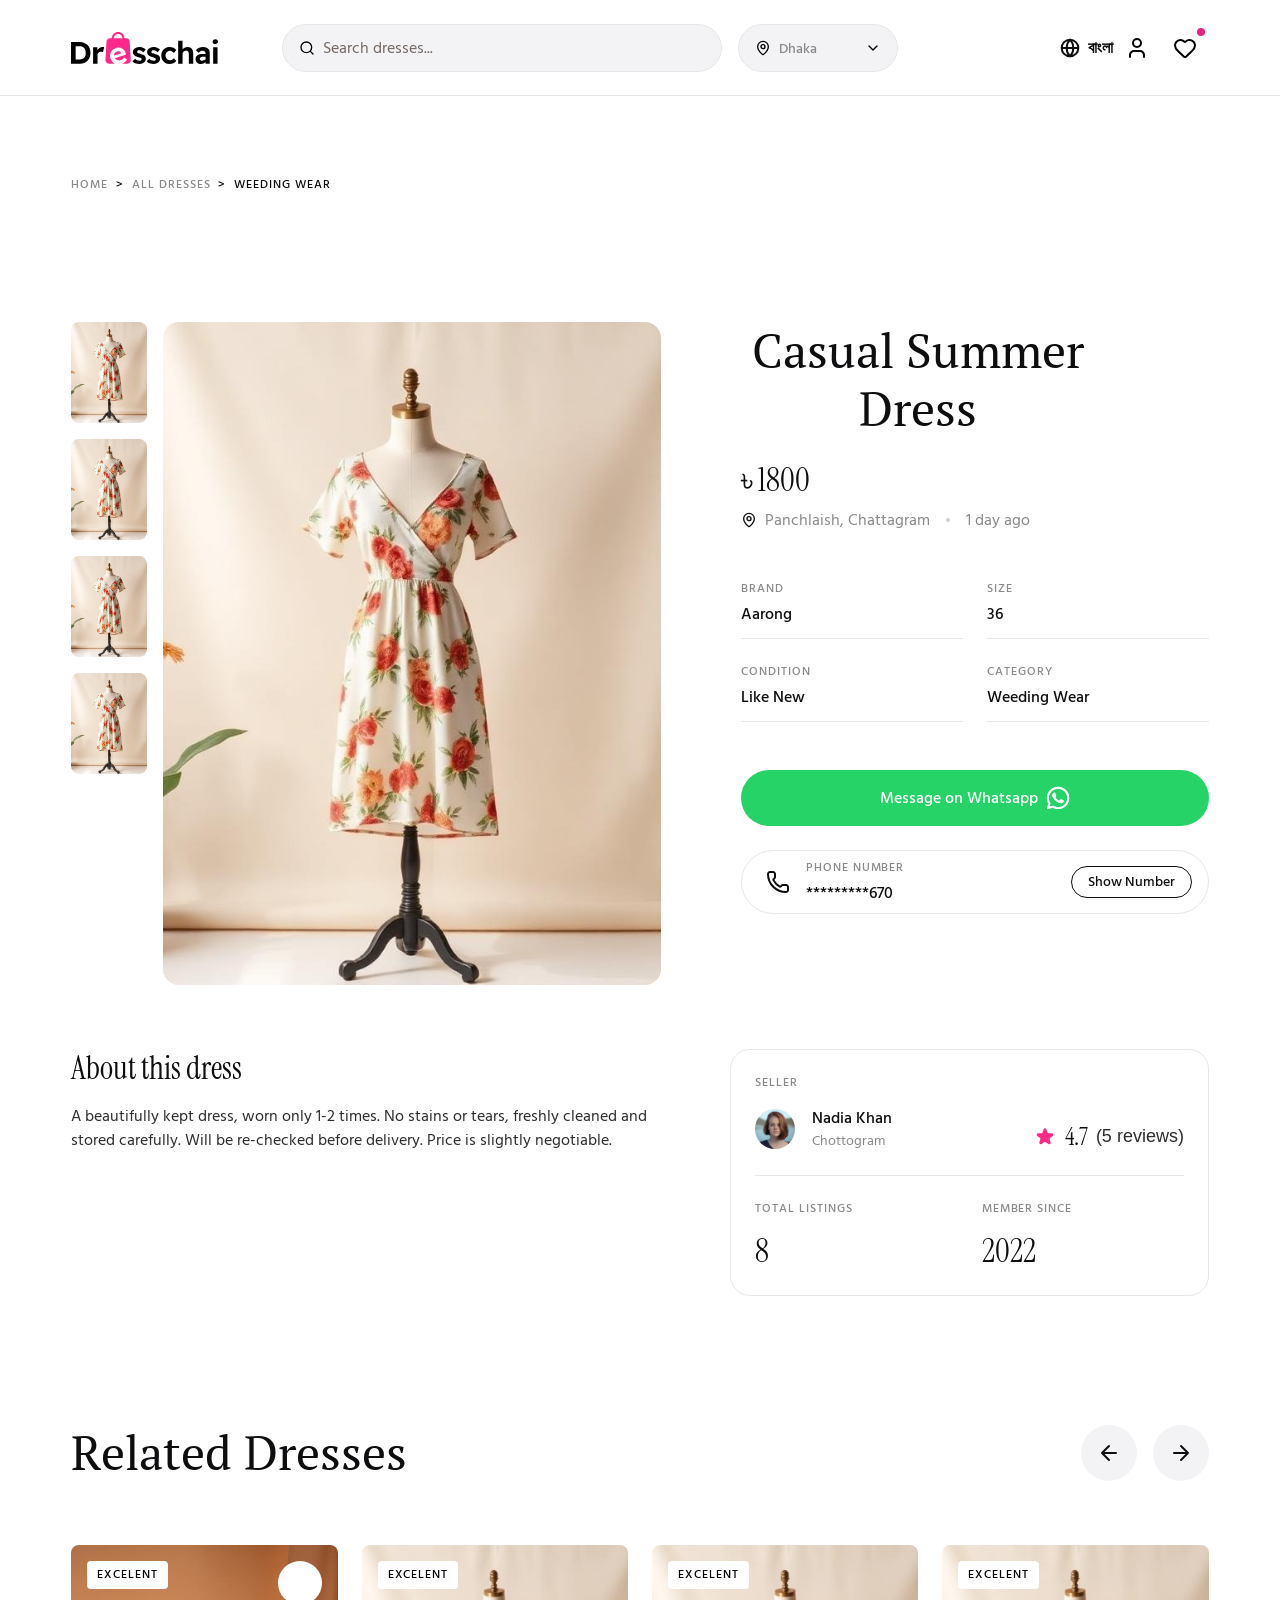
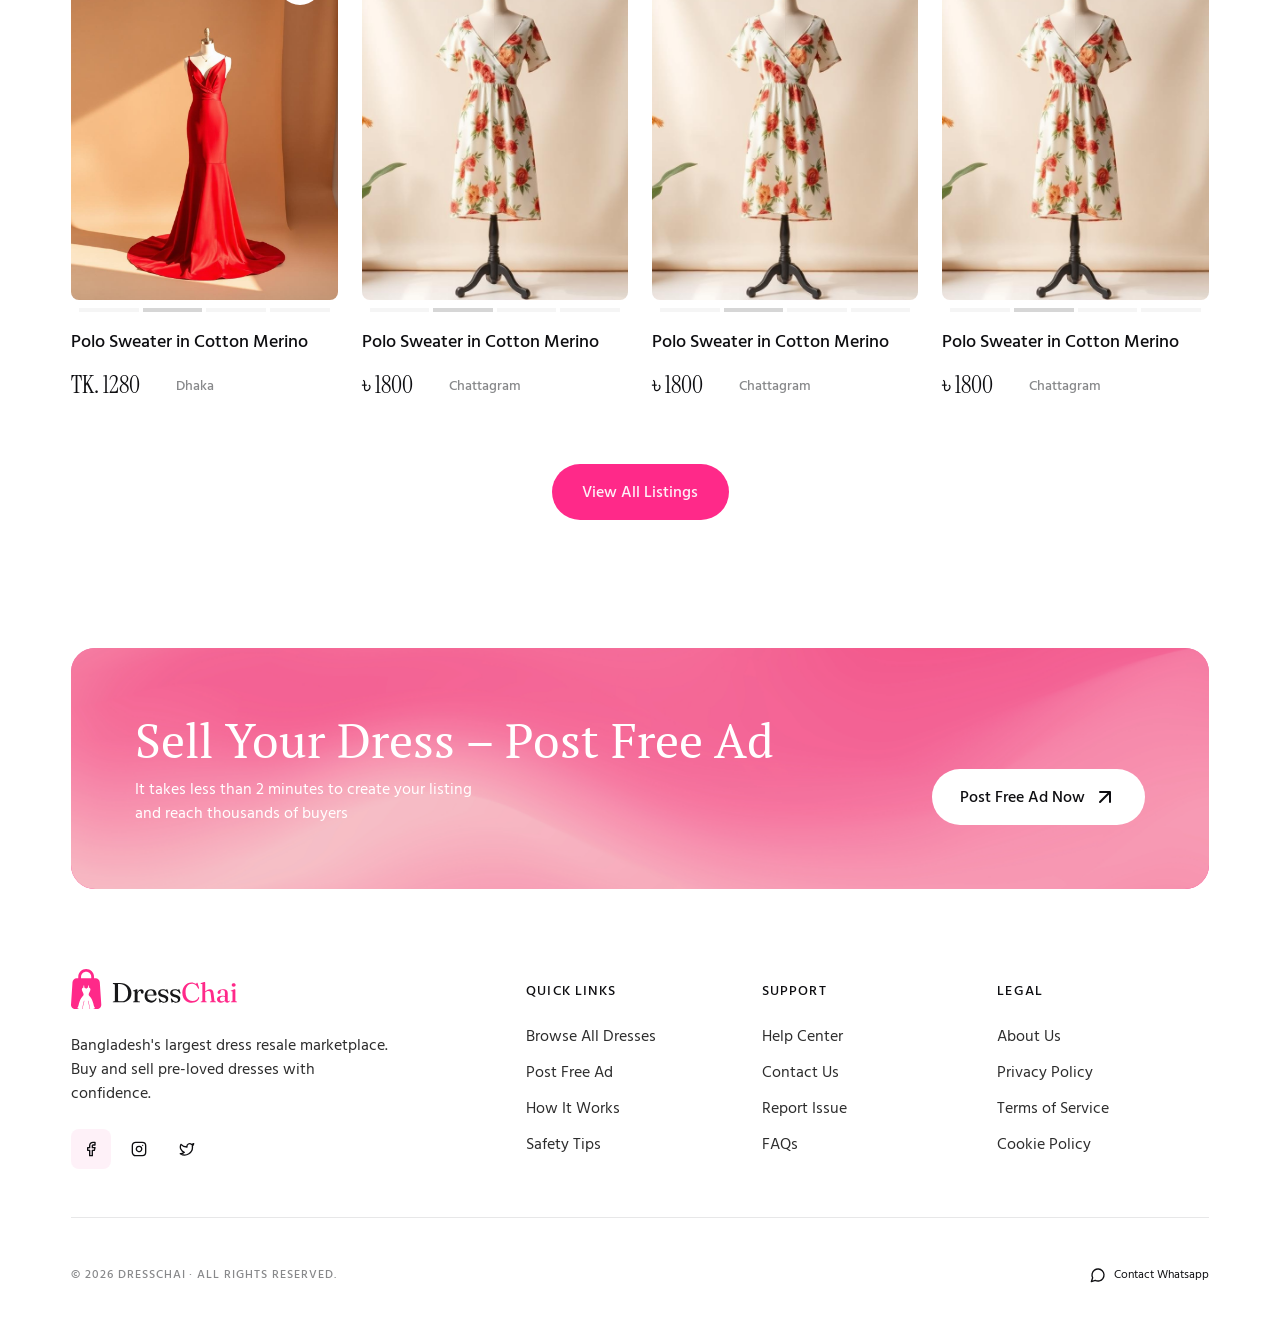
==== commit b95e6e4d: "update" ====
--- a/details.html
+++ b/details.html
@@ -8,9 +8,9 @@
 <link rel="preconnect" href="https://fonts.gstatic.com" crossorigin>
 <link href="https://fonts.googleapis.com/css2?family=Baloo+Da+2:wght@700&family=Hind+Siliguri:wght@400;600;700&family=Instrument+Serif&family=PT+Serif&family=Urbanist:wght@600&display=swap" rel="stylesheet">
 <link href="https://api.fontshare.com/v2/css?f[]=general-sans@400,500&display=swap" rel="stylesheet">
-<link rel="stylesheet" href="style.css?v=2">
-<link rel="stylesheet" href="pages.css?v=2">
-<link rel="stylesheet" href="nav.css?v=6">
+<link rel="stylesheet" href="style.css?v=7">
+<link rel="stylesheet" href="pages.css?v=7">
+<link rel="stylesheet" href="nav.css?v=7">
 </head>
 <body>
 <header class="top">
@@ -80,6 +80,6 @@
   <div class="fbot"><p class="copy">© 2026 DressChai · All rights reserved.</p><a class="wa" href="#"><img src="assets/whatsapp.svg" alt="">Contact Whatsapp</a></div>
  </div>
 </footer>
-<script src="data.js?v=2"></script><script src="cardhtml.js?v=2"></script><script src="details.js?v=5"></script><script src="bd-geo.js?v=6"></script><script src="nav.js?v=6"></script>
+<script src="data.js?v=7"></script><script src="cardhtml.js?v=7"></script><script src="details.js?v=7"></script><script src="bd-geo.js?v=7"></script><script src="nav.js?v=7"></script>
 </body>
 </html>
--- a/nav.css
+++ b/nav.css
@@ -8,6 +8,11 @@
 .lm-t{flex:1;min-width:0;font:400 18px/1.5 'General Sans',system-ui,sans-serif;color:#0e0e11;white-space:nowrap;overflow:hidden;text-overflow:ellipsis;background:none;border:0;padding:0;text-align:left}
 .lm-x{display:none;align-items:center;justify-content:center;width:24px;height:24px;padding:0;background:none;border:0;cursor:pointer;flex:none}
 .lm-x img{width:24px;height:24px;display:block}
+.lm-dress{display:none;gap:8px;align-items:center;flex:none;background:#fff;border:1px solid #e7e7e8;border-radius:999px;padding:12px 16px}
+.lm-dress img{width:16px;height:16px;flex:none}
+.lm-dress input{flex:1;min-width:0;border:0;outline:0;background:none;padding:0;font:400 16px/1.5 'General Sans',system-ui,sans-serif;color:#0e0e11}
+.lm-dress input::placeholder{color:#a0a1a3;opacity:1}
+.lm-dress input::-webkit-search-cancel-button{display:none}
 .lm-s{display:flex;gap:8px;align-items:center;flex:none;background:#fff;border:1px solid #e7e7e8;border-radius:999px;padding:12px 16px}
 .lm-s img{width:16px;height:16px;flex:none}
 .lm-s input{flex:1;min-width:0;border:0;outline:0;background:none;padding:0;font:400 16px/1.5 'General Sans',system-ui,sans-serif;color:#0e0e11}
@@ -35,4 +40,6 @@
 @media (max-width:899px){
   .loc-menu{left:0!important;right:0;width:100%;border:0;border-radius:0;box-shadow:none}
   .loc-menu.has-x .lm-x{display:flex}
+  .lm-dress{display:flex}
+  .loc-menu.has-x .lm-dress{display:none}
 }
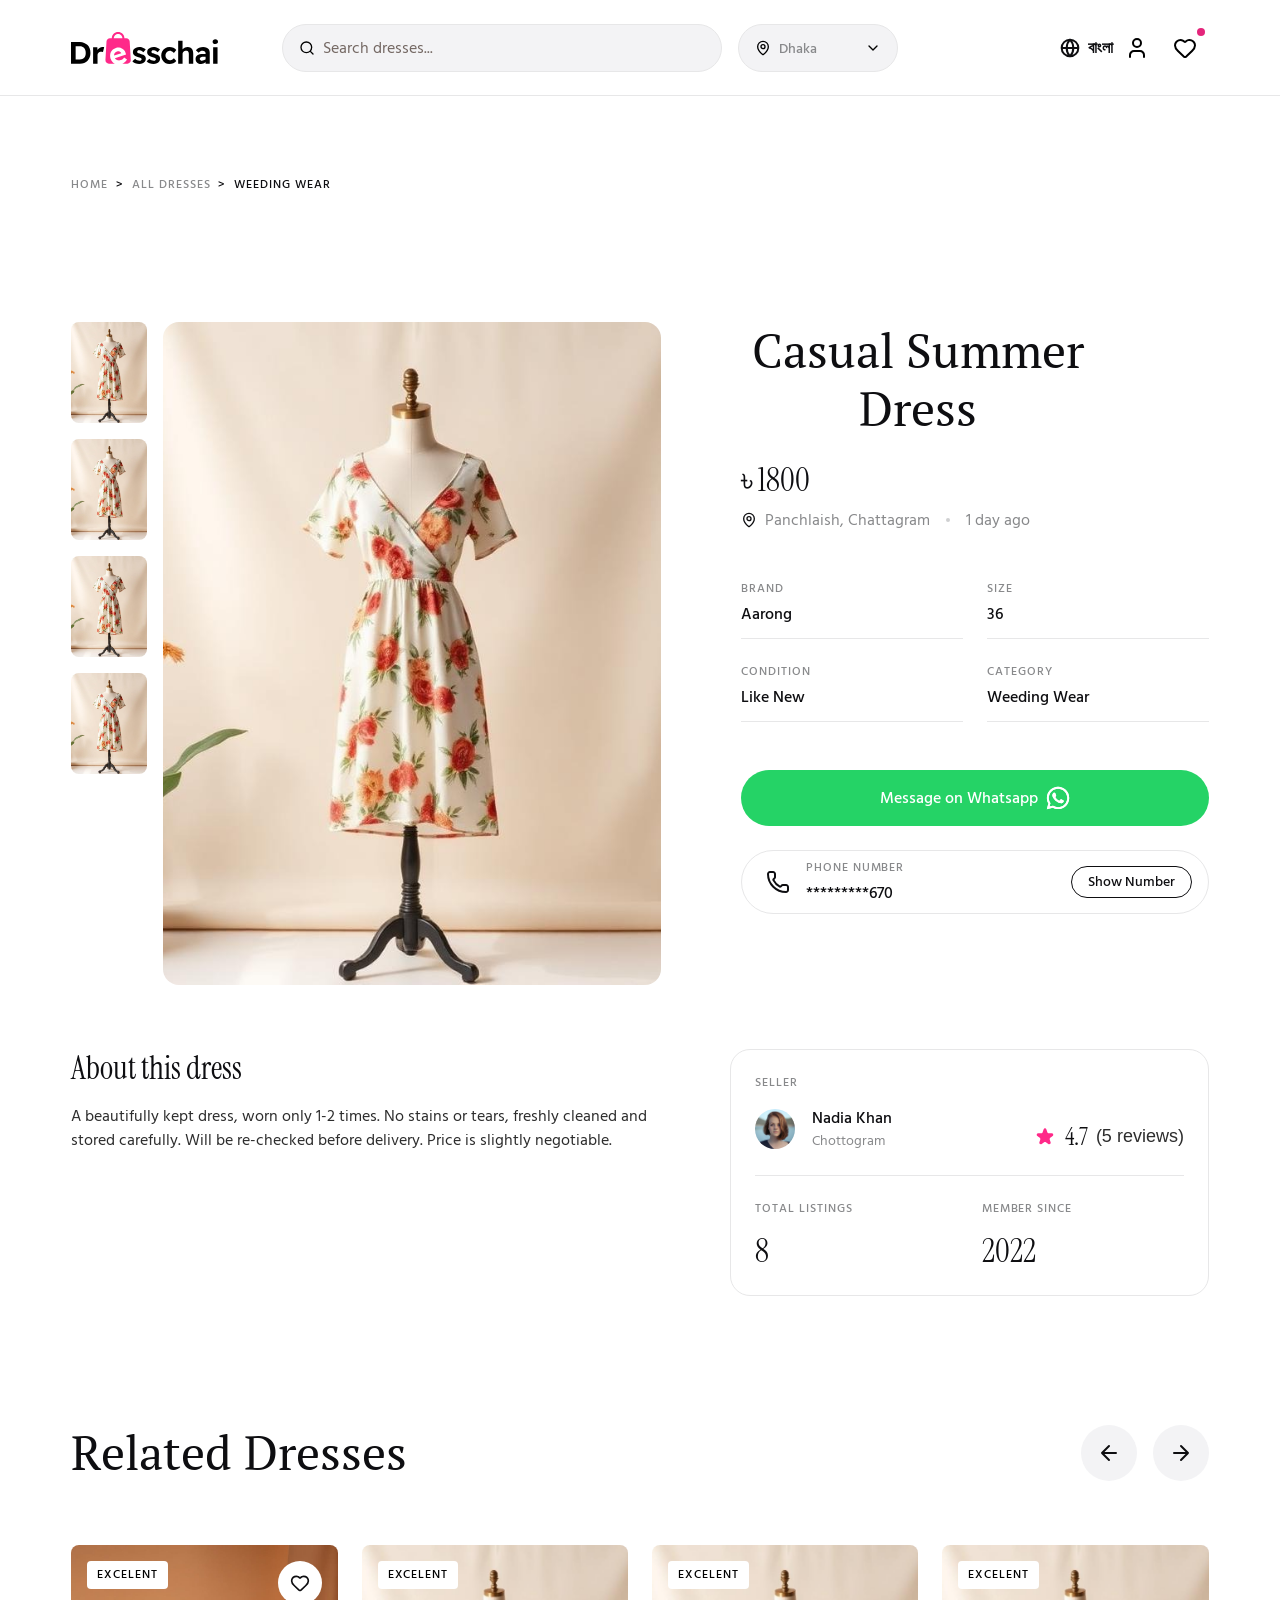
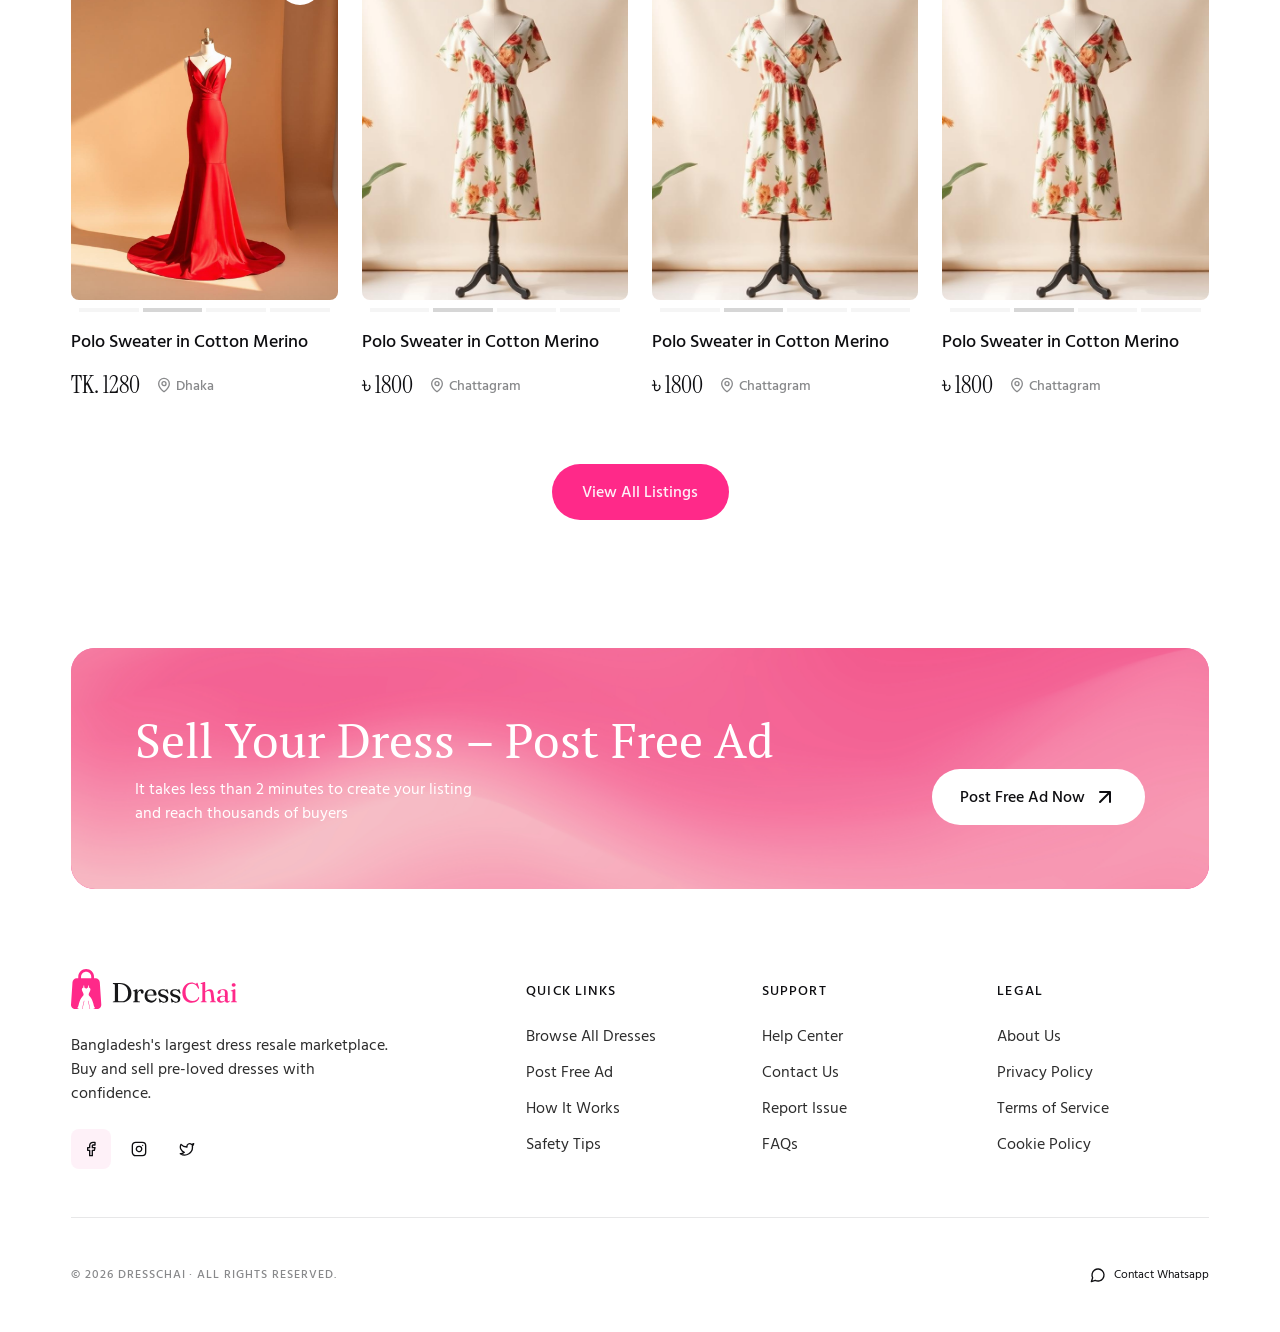
==== commit 929f8438: "update" ====
--- a/details.html
+++ b/details.html
@@ -8,9 +8,9 @@
 <link rel="preconnect" href="https://fonts.gstatic.com" crossorigin>
 <link href="https://fonts.googleapis.com/css2?family=Baloo+Da+2:wght@700&family=Hind+Siliguri:wght@400;600;700&family=Instrument+Serif&family=PT+Serif&family=Urbanist:wght@600&display=swap" rel="stylesheet">
 <link href="https://api.fontshare.com/v2/css?f[]=general-sans@400,500&display=swap" rel="stylesheet">
-<link rel="stylesheet" href="style.css?v=7">
-<link rel="stylesheet" href="pages.css?v=7">
-<link rel="stylesheet" href="nav.css?v=7">
+<link rel="stylesheet" href="style.css?v=8">
+<link rel="stylesheet" href="pages.css?v=8">
+<link rel="stylesheet" href="nav.css?v=8">
 </head>
 <body>
 <header class="top">
@@ -80,6 +80,6 @@
   <div class="fbot"><p class="copy">© 2026 DressChai · All rights reserved.</p><a class="wa" href="#"><img src="assets/whatsapp.svg" alt="">Contact Whatsapp</a></div>
  </div>
 </footer>
-<script src="data.js?v=7"></script><script src="cardhtml.js?v=7"></script><script src="details.js?v=7"></script><script src="bd-geo.js?v=7"></script><script src="nav.js?v=7"></script>
+<script src="data.js?v=8"></script><script src="cardhtml.js?v=8"></script><script src="details.js?v=8"></script><script src="bd-geo.js?v=8"></script><script src="nav.js?v=8"></script>
 </body>
 </html>
